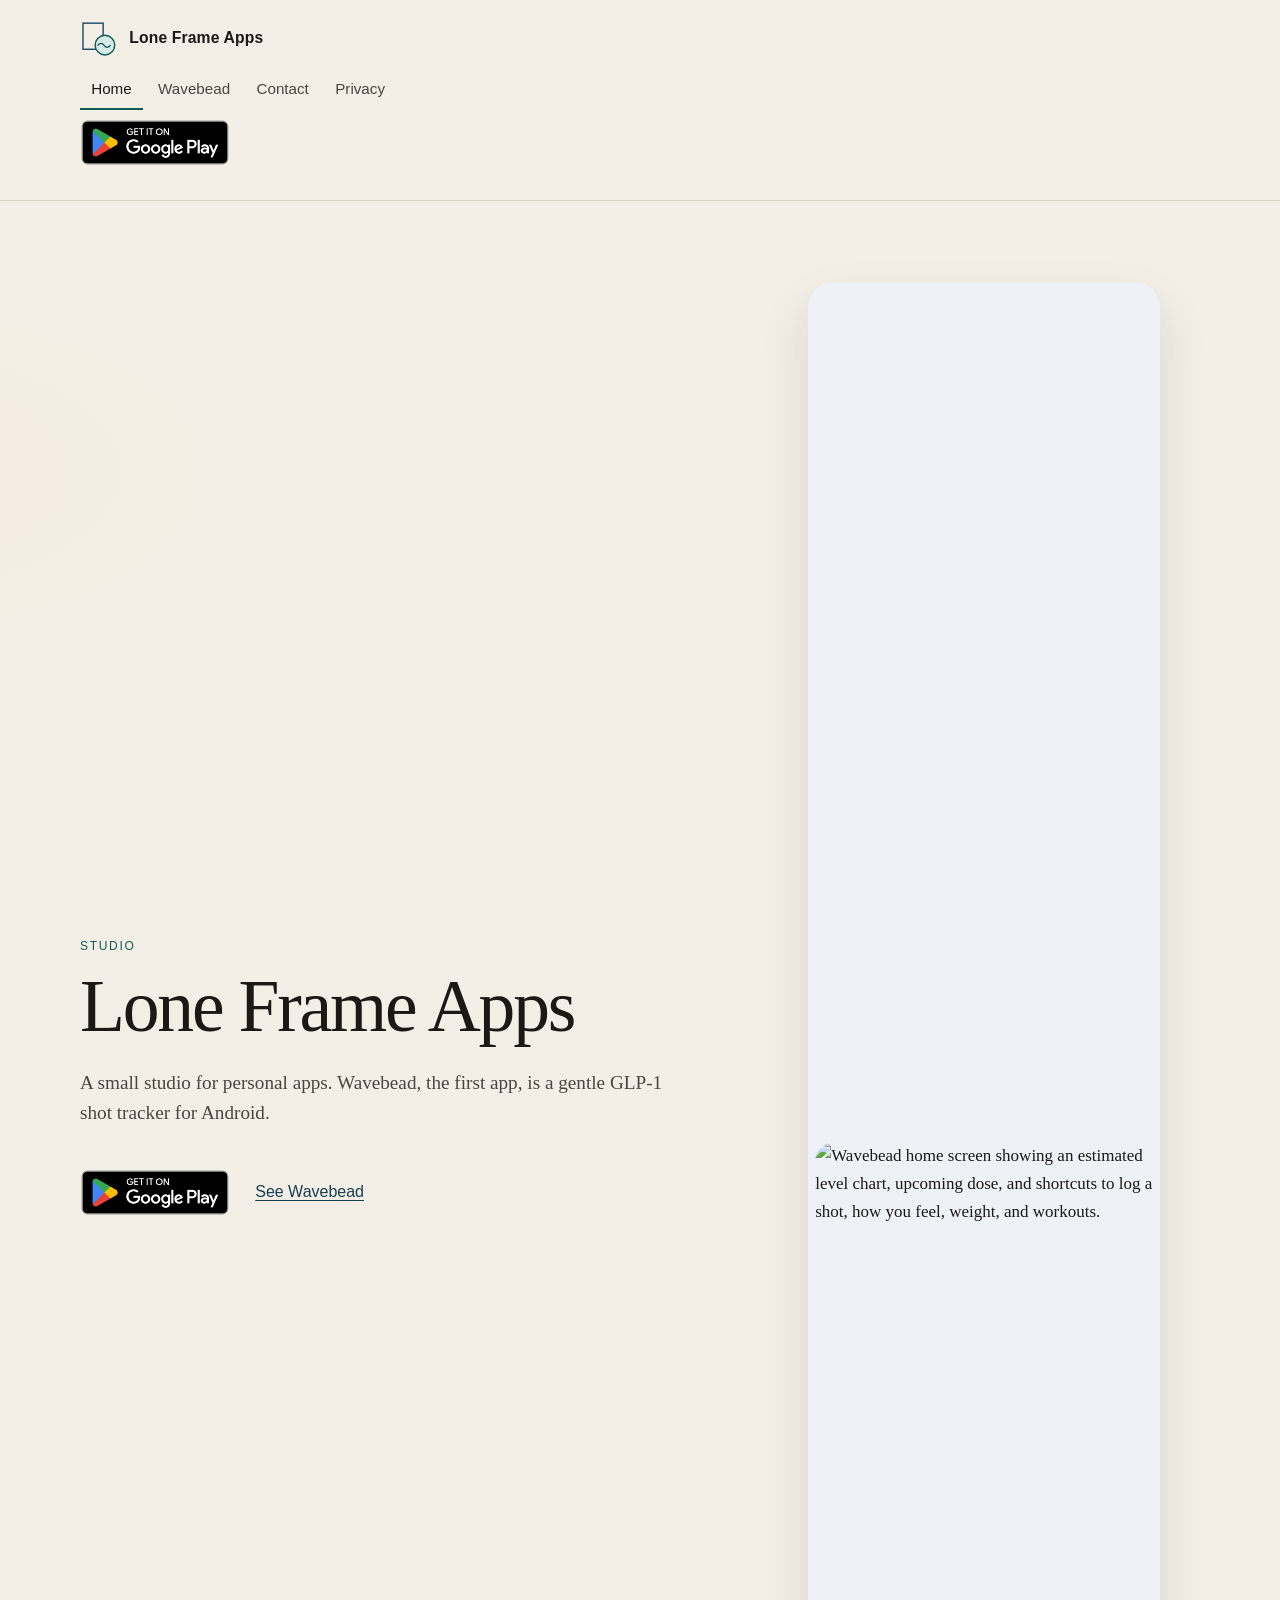
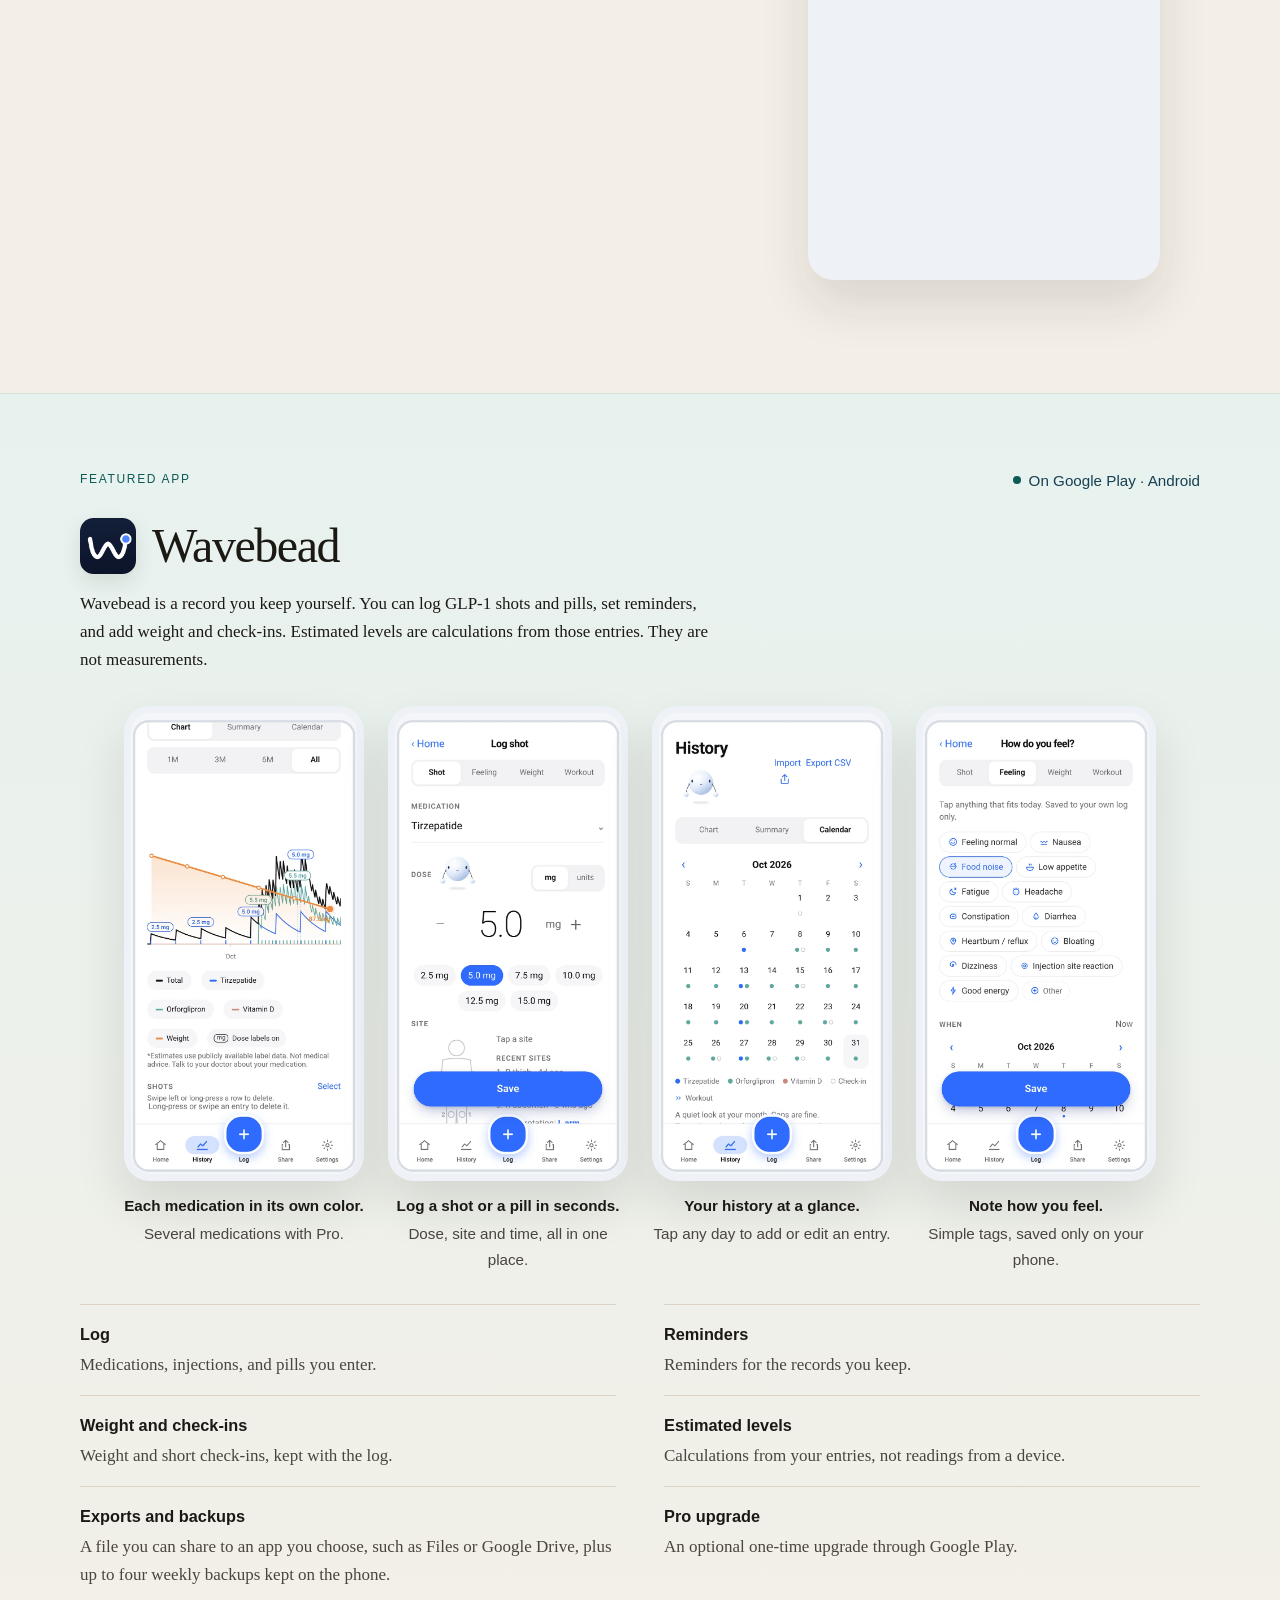
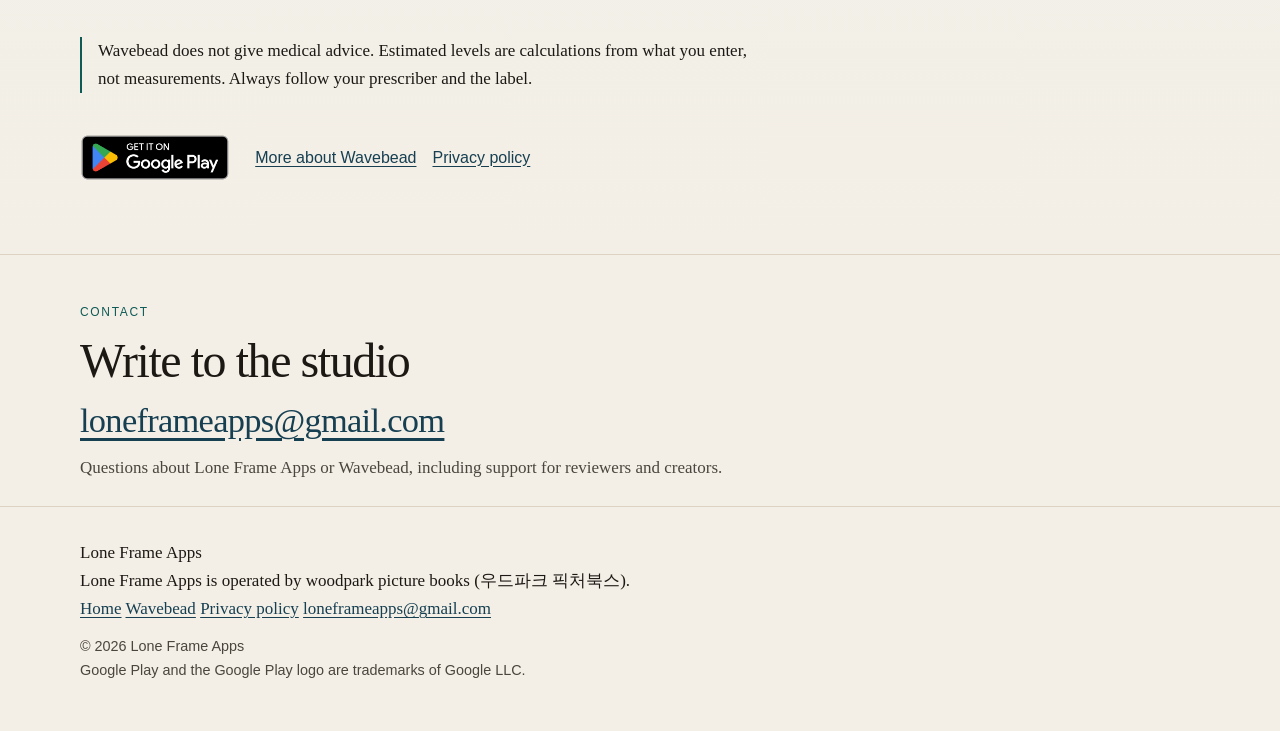
==== index.html @ a611b5f3 "Wavebead page redesign: white theme, header, footer" ====
<!DOCTYPE html>
<html lang="en">
<head>
  <meta charset="utf-8">
  <meta name="viewport" content="width=device-width, initial-scale=1">
  <title>Lone Frame Apps</title>
  <meta name="description" content="Lone Frame Apps is a small studio. Wavebead is a gentle GLP-1 shot tracker for Android, available on Google Play.">
  <meta name="theme-color" content="#ffffff">
  <link rel="icon" href="assets/mark.svg" type="image/svg+xml">
  <link rel="stylesheet" href="styles/site.css">
</head>
<body>
  <a class="skip" href="#content">Skip to content</a>
  <header class="site-header">
    <div class="wrap header-bar">
      <a class="brand" href="index.html">
        <img src="assets/mark.svg" alt="" width="36" height="36">
        Lone Frame Apps
      </a>
      <nav class="nav" aria-label="Primary">
        <a href="index.html" aria-current="page">Home</a>
        <a href="wavebead.html">Wavebead</a>
        <a href="index.html#contact">Contact</a>
        <a href="privacy.html">Privacy</a>
      </nav>
      <a class="play-badge play-badge-nav" href="https://play.google.com/store/apps/details?id=com.loneframeapps.wavebead">
        <img src="assets/google-play-badge.png" alt="Get it on Google Play" width="168" height="65">
      </a>
    </div>
  </header>

  <main id="content">
    <section class="wrap hero">
      <div>
        <p class="kicker">Studio</p>
        <h1>Lone Frame Apps</h1>
        <p class="dek">A small studio for personal apps. Wavebead, the first app, is a gentle GLP-1 shot tracker for Android.</p>
        <div class="hero-actions">
          <a class="play-badge" href="https://play.google.com/store/apps/details?id=com.loneframeapps.wavebead">
            <img src="assets/google-play-badge.png" alt="Get it on Google Play" width="168" height="65">
          </a>
          <a class="text-link" href="wavebead.html">See Wavebead</a>
        </div>
      </div>
      <div class="hero-visual">
        <figure class="phone phone-demo">
          <video class="demo-clip" autoplay muted loop playsinline poster="assets/hero/wavebead-poster.jpg" width="390" height="844">
            <source src="assets/hero/wavebead-demo.webm" type="video/webm">
            <source src="assets/hero/wavebead-demo.mp4" type="video/mp4">
          </video>
          <img class="demo-poster" src="assets/hero/wavebead-poster.jpg" width="390" height="844" alt="Wavebead home screen showing an estimated level chart, upcoming dose, and shortcuts to log a shot, how you feel, weight, and workouts.">
        </figure>
      </div>
    </section>

    <section class="band" id="wavebead" aria-labelledby="wavebead-title">
      <div class="wrap band-inner">
        <div class="feature-head">
          <p class="kicker">Featured app</p>
          <p class="status">On Google Play · Android</p>
        </div>
        <div class="app-lockup">
          <img src="assets/app-icon.png" width="192" height="192" alt="">
          <div>
            <h2 id="wavebead-title">Wavebead</h2>
          </div>
        </div>
        <p class="lede">Wavebead is a record you keep yourself. You can log GLP-1 shots and pills, set reminders, and add weight and check-ins. Estimated levels are calculations from those entries. They are not measurements.</p>
        <ul class="shots">
          <li>
            <figure>
              <div class="phone"><img src="assets/screens/03_multimed.webp" width="800" height="1633" alt="History chart with separate colored lines for each medication and weight."></div>
              <figcaption><strong>Each medication in its own color.</strong> Several medications with Pro.</figcaption>
            </figure>
          </li>
          <li>
            <figure>
              <div class="phone"><img src="assets/screens/02_log.webp" width="800" height="1633" alt="Log shot screen with a 5.0 milligram dose selected and a save button."></div>
              <figcaption><strong>Log a shot or a pill in seconds.</strong> Dose, site and time, all in one place.</figcaption>
            </figure>
          </li>
          <li>
            <figure>
              <div class="phone"><img src="assets/screens/04_calendar.webp" width="800" height="1633" alt="History calendar for October 2026 with colored dots for medications and check-ins."></div>
              <figcaption><strong>Your history at a glance.</strong> Tap any day to add or edit an entry.</figcaption>
            </figure>
          </li>
          <li>
            <figure>
              <div class="phone"><img src="assets/screens/05_feel.webp" width="800" height="1633" alt="How do you feel screen with simple tags such as feeling normal, nausea, and low appetite."></div>
              <figcaption><strong>Note how you feel.</strong> Simple tags, saved only on your phone.</figcaption>
            </figure>
          </li>
        </ul>
        <ul class="points">
          <li>
            <h3>Log</h3>
            <p>Medications, injections, and pills you enter.</p>
          </li>
          <li>
            <h3>Reminders</h3>
            <p>Reminders for the records you keep.</p>
          </li>
          <li>
            <h3>Weight and check-ins</h3>
            <p>Weight and short check-ins, kept with the log.</p>
          </li>
          <li>
            <h3>Estimated levels</h3>
            <p>Calculations from your entries, not readings from a device.</p>
          </li>
          <li>
            <h3>Exports and backups</h3>
            <p>A file you can share to an app you choose, such as Files or Google Drive, plus up to four weekly backups kept on the phone.</p>
          </li>
          <li>
            <h3>Pro upgrade</h3>
            <p>An optional one-time upgrade through Google Play.</p>
          </li>
        </ul>
        <p class="note">Wavebead does not give medical advice. Estimated levels are calculations from what you enter, not measurements. Always follow your prescriber and the label.</p>
        <div class="hero-actions">
          <a class="play-badge" href="https://play.google.com/store/apps/details?id=com.loneframeapps.wavebead">
            <img src="assets/google-play-badge.png" alt="Get it on Google Play" width="168" height="65">
          </a>
          <a class="text-link" href="wavebead.html">More about Wavebead</a>
          <a class="text-link" href="privacy.html">Privacy policy</a>
        </div>
      </div>
    </section>

    <section class="contact" id="contact">
      <div class="wrap">
        <p class="kicker">Contact</p>
        <h2>Write to the studio</h2>
        <p class="email"><a href="mailto:loneframeapps@gmail.com">loneframeapps@gmail.com</a></p>
        <p class="quiet">Questions about Lone Frame Apps or Wavebead, including support for reviewers and creators.</p>
      </div>
    </section>
  </main>

  <footer class="site-footer">
    <div class="wrap footer-grid">
      <div>
        <p class="footer-name">Lone Frame Apps</p>
        <p>Lone Frame Apps is operated by woodpark picture books (<span lang="ko">우드파크 픽처북스</span>).</p>
      </div>
      <nav class="footer-links" aria-label="Footer">
        <a href="index.html">Home</a>
        <a href="wavebead.html">Wavebead</a>
        <a href="privacy.html">Privacy policy</a>
        <a href="mailto:loneframeapps@gmail.com">loneframeapps@gmail.com</a>
      </nav>
      <div class="fine">
        <p>© 2026 Lone Frame Apps</p>
        <p>Google Play and the Google Play logo are trademarks of Google LLC.</p>
      </div>
    </div>
  </footer>
  <script src="scripts/site.js"></script>
</body>
</html>
---- styles/site.css ----
:root {
  color-scheme: light;
  --paper: #f4efe6;
  --paper-2: #fffdf8;
  --ink: #1c1915;
  --muted: #4a453e;
  --line: #ddd3c4;
  --sea: #d5ebe6;
  --sea-deep: #0e5a56;
  --blue: #163f52;
  --focus: #1a4d63;
  --shadow: 0 24px 50px rgba(28, 25, 21, 0.12);
  --space-1: 0.25rem;
  --space-2: 0.5rem;
  --space-3: 0.75rem;
  --space-4: 1rem;
  --space-5: 1.5rem;
  --space-6: 2rem;
  --space-7: 3rem;
  --space-8: 4rem;
  --space-9: 6rem;
  --serif: "Iowan Old Style", Palatino, "Palatino Linotype", "Liberation Serif", Georgia, "Noto Serif CJK KR", serif;
  --sans: "Avenir Next", "Segoe UI", "Liberation Sans", "Noto Sans CJK KR", "Apple SD Gothic Neo", "Malgun Gothic", sans-serif;
}

*,
*::before,
*::after {
  box-sizing: border-box;
}

html {
  scroll-behavior: smooth;
}

body {
  margin: 0;
  background:
    radial-gradient(900px 420px at 100% -8%, rgba(213, 235, 230, 0.95), transparent 58%),
    radial-gradient(700px 340px at -10% 12%, rgba(244, 230, 212, 0.55), transparent 50%),
    var(--paper);
  color: var(--ink);
  font-family: var(--serif);
  font-size: 1.0625rem;
  line-height: 1.65;
}

::selection {
  background: #c5e4de;
  color: #14221f;
}

:focus-visible {
  outline: 2px solid var(--focus);
  outline-offset: 3px;
}

img {
  display: block;
  max-width: 100%;
  height: auto;
}

a {
  color: var(--blue);
  text-underline-offset: 0.18em;
}

a:hover {
  color: var(--sea-deep);
}

.skip {
  position: absolute;
  left: 1rem;
  top: 0.5rem;
  transform: translateY(-160%);
  background: var(--paper-2);
  color: var(--ink);
  padding: 0.5rem 0.75rem;
  z-index: 5;
}

.skip:focus {
  transform: none;
}

.wrap {
  width: min(1120px, calc(100% - 2rem));
  margin-inline: auto;
}

.site-header {
  display: flex;
  justify-content: space-between;
  align-items: center;
  gap: var(--space-4) var(--space-5);
  padding: var(--space-4) 0;
  border-bottom: 1px solid var(--line);
  flex-wrap: wrap;
}

.brand {
  display: inline-flex;
  align-items: center;
  gap: 0.7rem;
  min-height: 2.75rem;
  color: var(--ink);
  text-decoration: none;
  font-family: var(--sans);
  font-size: 0.98rem;
  font-weight: 600;
  letter-spacing: 0.01em;
}

.brand img {
  width: 2.375rem;
  height: 2.375rem;
}

.nav {
  display: flex;
  flex-wrap: wrap;
  align-items: center;
  gap: 0.15rem 0.25rem;
  font-family: var(--sans);
  font-size: 0.95rem;
}

.nav a {
  display: inline-flex;
  align-items: center;
  min-height: 2.75rem;
  padding: 0 0.7rem;
  text-decoration: none;
  color: var(--muted);
}

.nav a:hover,
.nav a[aria-current="page"] {
  color: var(--ink);
}

.nav a[aria-current="page"] {
  box-shadow: inset 0 -2px 0 var(--sea-deep);
}

.hero {
  display: grid;
  grid-template-columns: 1fr;
  gap: var(--space-6);
  align-items: center;
  padding: var(--space-7) 0 var(--space-8);
}

.kicker {
  margin: 0 0 var(--space-3);
  font-family: var(--sans);
  font-size: 0.75rem;
  letter-spacing: 0.14em;
  text-transform: uppercase;
  color: var(--sea-deep);
}

h1,
h2,
h3,
p {
  text-wrap: pretty;
}

h1 {
  margin: 0;
  font-size: clamp(2.4rem, 7vw, 4.6rem);
  font-weight: 400;
  line-height: 1.02;
  letter-spacing: -0.03em;
}

.dek {
  max-width: 38rem;
  margin: var(--space-5) 0 0;
  font-size: 1.2rem;
  line-height: 1.55;
  color: var(--muted);
}

.hero-actions {
  display: flex;
  flex-wrap: wrap;
  align-items: center;
  gap: var(--space-4);
  margin-top: var(--space-6);
}

.play-badge {
  display: inline-flex;
  align-items: center;
  min-height: 3rem;
  margin-left: -0.55rem;
}

.play-badge img {
  width: 10.5rem;
  height: auto;
}

.text-link {
  font-family: var(--sans);
  font-size: 1rem;
  min-height: 2.75rem;
  display: inline-flex;
  align-items: center;
}

.hero-visual {
  display: grid;
  justify-items: center;
}

.phone {
  width: min(20rem, 74vw);
  background: #eef2f6;
  border-radius: 1.6rem;
  padding: 0.45rem;
  box-shadow: var(--shadow);
}

.phone img {
  width: 100%;
  border-radius: 1.25rem;
}

.hero-visual .phone {
  width: min(22rem, 78vw);
}

.emblem {
  width: min(14rem, 70%);
}

.band {
  background: linear-gradient(180deg, #e7f2ef 0%, rgba(244, 239, 230, 0.35) 100%);
  border-top: 1px solid #d5e4df;
  border-bottom: 1px solid var(--line);
}

.band-inner,
.section {
  padding: var(--space-7) 0;
}

.feature-head {
  display: flex;
  flex-wrap: wrap;
  justify-content: space-between;
  align-items: flex-end;
  gap: var(--space-3) var(--space-5);
  margin-bottom: var(--space-2);
}

.status {
  display: inline-flex;
  align-items: center;
  gap: 0.5rem;
  margin: 0;
  font-family: var(--sans);
  font-size: 0.95rem;
  color: var(--blue);
  min-height: 2.75rem;
}

.status::before {
  content: "";
  width: 0.5rem;
  height: 0.5rem;
  border-radius: 50%;
  background: var(--sea-deep);
}

.app-lockup {
  display: flex;
  align-items: center;
  gap: var(--space-4);
  margin: var(--space-4) 0 0;
}

.app-lockup img {
  width: 3.5rem;
  height: 3.5rem;
  border-radius: 0.85rem;
  box-shadow: 0 8px 20px rgba(28, 25, 21, 0.1);
}

h2 {
  margin: 0;
  font-size: clamp(1.9rem, 4vw, 3rem);
  font-weight: 400;
  letter-spacing: -0.03em;
  line-height: 1.08;
}

.lede {
  max-width: 40rem;
  margin: var(--space-4) 0 0;
  color: var(--ink);
}

.shots {
  list-style: none;
  margin: var(--space-6) 0 0;
  padding: 0;
  display: grid;
  grid-template-columns: repeat(2, minmax(0, 1fr));
  justify-items: center;
  gap: var(--space-5) var(--space-4);
}

.shots > li {
  width: 100%;
  max-width: 15rem;
}

.shots > li:last-child:nth-child(odd) {
  grid-column: 1 / -1;
  width: calc((100% - var(--space-4)) / 2);
  max-width: 15rem;
}

.shots figure {
  margin: 0;
  width: 100%;
}

.shots .phone {
  width: 100%;
  margin-inline: auto;
}

.shots figcaption {
  margin-top: var(--space-3);
  font-family: var(--sans);
  font-size: 0.95rem;
  color: var(--muted);
  text-align: center;
}

.shots figcaption strong {
  display: block;
  color: var(--ink);
  font-weight: 600;
  margin-bottom: 0.2rem;
}

.points {
  list-style: none;
  margin: var(--space-6) 0 0;
  padding: 0;
  display: grid;
  grid-template-columns: 1fr;
  gap: 0;
}

.points li {
  padding: 1rem 0;
  border-top: 1px solid var(--line);
}

.points h3 {
  margin: 0 0 0.2rem;
  font-family: var(--sans);
  font-size: 1.02rem;
  font-weight: 650;
}

.points p {
  margin: 0;
  color: var(--muted);
}

.note {
  max-width: 42rem;
  margin: var(--space-6) 0 0;
  padding-left: 1rem;
  border-left: 2px solid var(--sea-deep);
}

.contact {
  padding: var(--space-7) 0 var(--space-5);
}

.email {
  display: inline-block;
  margin: var(--space-3) 0 0;
  font-size: clamp(1.35rem, 3.4vw, 2.15rem);
  letter-spacing: -0.02em;
  line-height: 1.25;
  overflow-wrap: anywhere;
}

.quiet {
  margin: var(--space-3) 0 0;
  color: var(--muted);
}

.site-footer {
  padding: var(--space-6) 0 var(--space-7);
  border-top: 1px solid var(--line);
}

.site-footer p {
  margin: 0;
  max-width: 42rem;
}

.fine {
  margin-top: var(--space-3);
  color: var(--muted);
  font-family: var(--sans);
  font-size: 0.9rem;
}

.fine a + a {
  margin-left: 0.85rem;
}

.prose {
  padding: var(--space-7) 0 var(--space-8);
}

.prose-inner {
  max-width: 40.5rem;
}

.prose h1 {
  font-size: clamp(2.2rem, 6vw, 3.4rem);
  margin-bottom: var(--space-3);
}

.meta {
  margin: 0 0 var(--space-3);
  color: var(--muted);
  font-family: var(--sans);
  font-size: 0.95rem;
}

.prose h2 {
  margin-top: var(--space-6);
  font-size: 1.5rem;
  letter-spacing: -0.02em;
}

.prose p,
.prose li {
  font-size: 1.0625rem;
}

.prose ul {
  margin: 0.4rem 0 0;
  padding-left: 1.15rem;
}

.prose li + li {
  margin-top: 0.35rem;
}

code {
  font-family: "Liberation Mono", "Segoe UI Mono", ui-monospace, monospace;
  font-size: 0.92em;
  overflow-wrap: anywhere;
}

.split {
  display: grid;
  grid-template-columns: 1fr;
  gap: var(--space-6);
  align-items: start;
}

@media (min-width: 720px) {
  .wrap {
    width: min(1120px, calc(100% - 4rem));
  }

  .hero {
    grid-template-columns: minmax(0, 1.15fr) minmax(220px, 0.85fr);
    gap: var(--space-8);
    padding: var(--space-8) 0 var(--space-9);
  }

  .hero-visual {
    justify-items: end;
  }

  .points {
    grid-template-columns: 1fr 1fr;
    column-gap: var(--space-7);
  }

  .shots {
    display: flex;
    flex-wrap: wrap;
    justify-content: center;
    align-items: flex-start;
    gap: var(--space-6) var(--space-5);
  }

  .shots > li,
  .shots > li:last-child:nth-child(odd) {
    flex: 0 0 15rem;
    width: 15rem;
    max-width: 15rem;
    grid-column: auto;
  }

  .band-inner,
  .section {
    padding: var(--space-8) 0;
  }
}

@media (max-width: 420px) {
  .site-header {
    align-items: flex-start;
  }
}

@media (prefers-reduced-motion: reduce) {
  html {
    scroll-behavior: auto;
  }
}
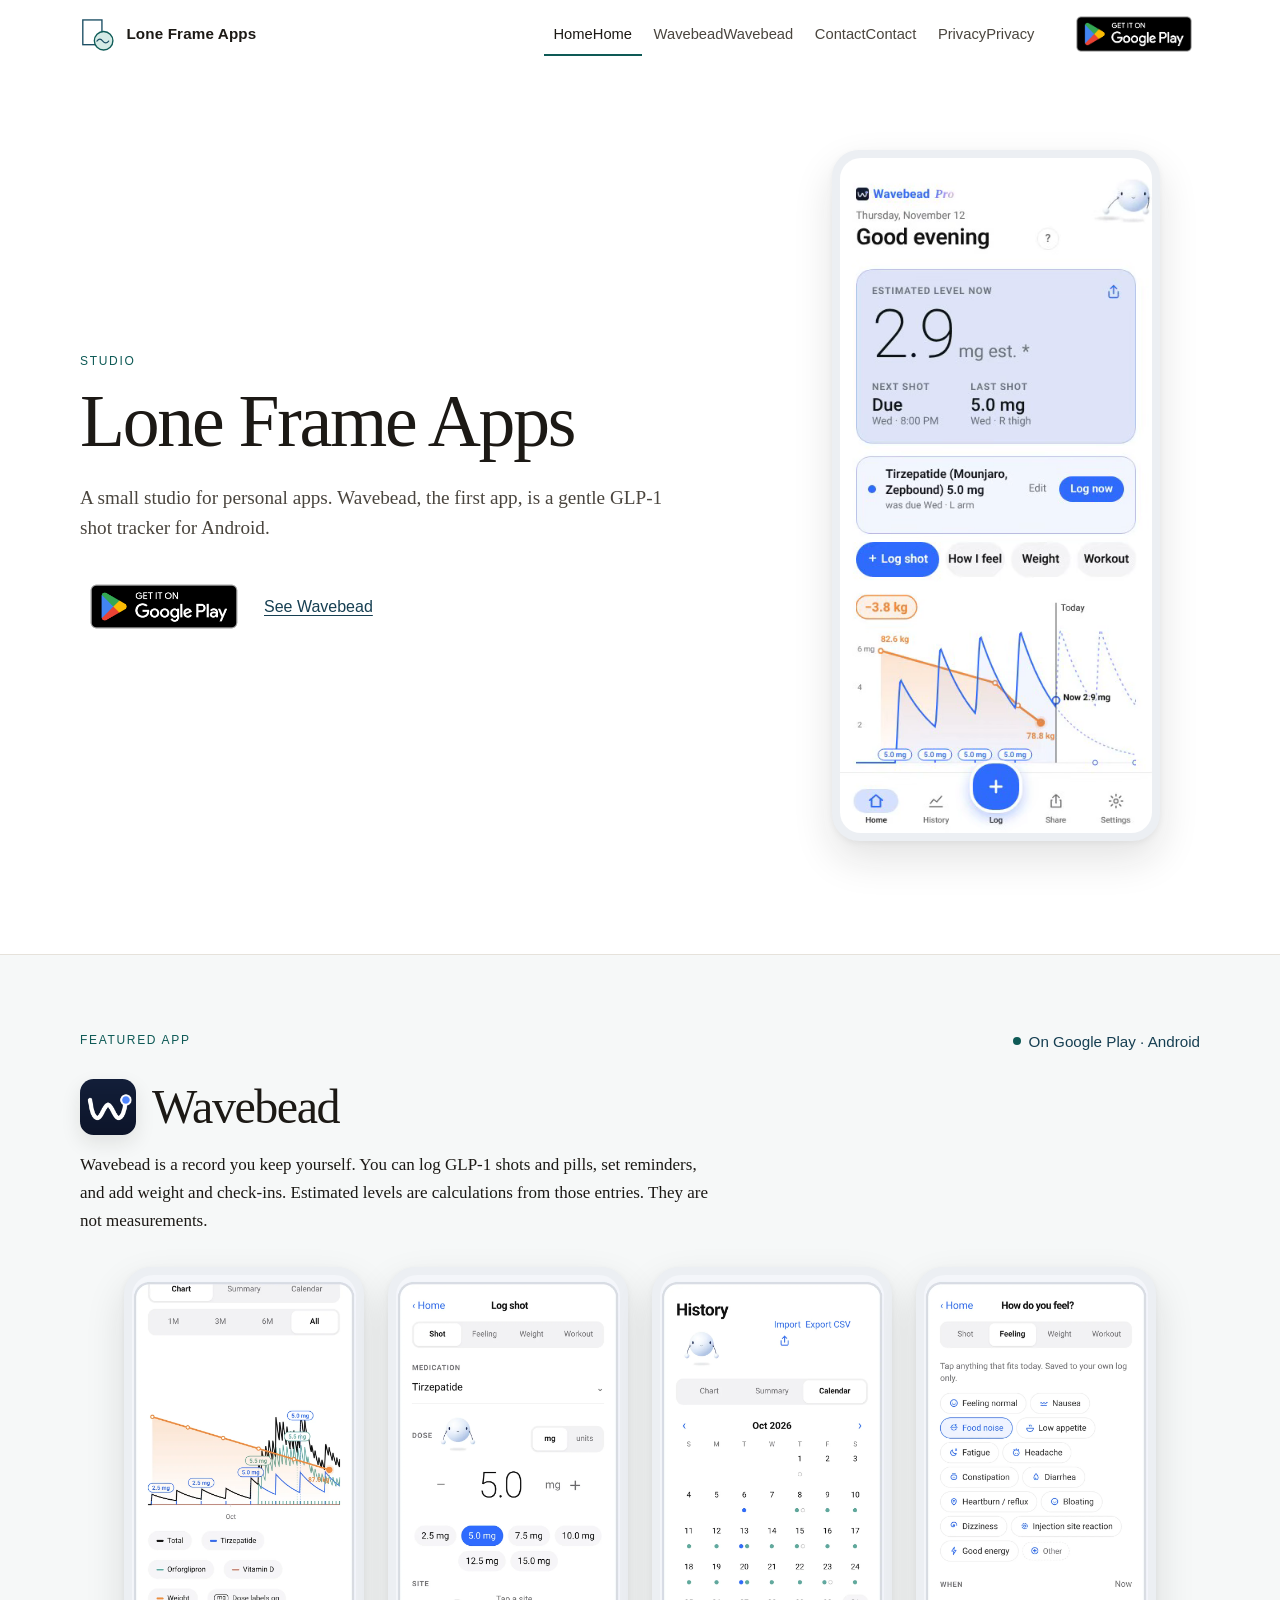
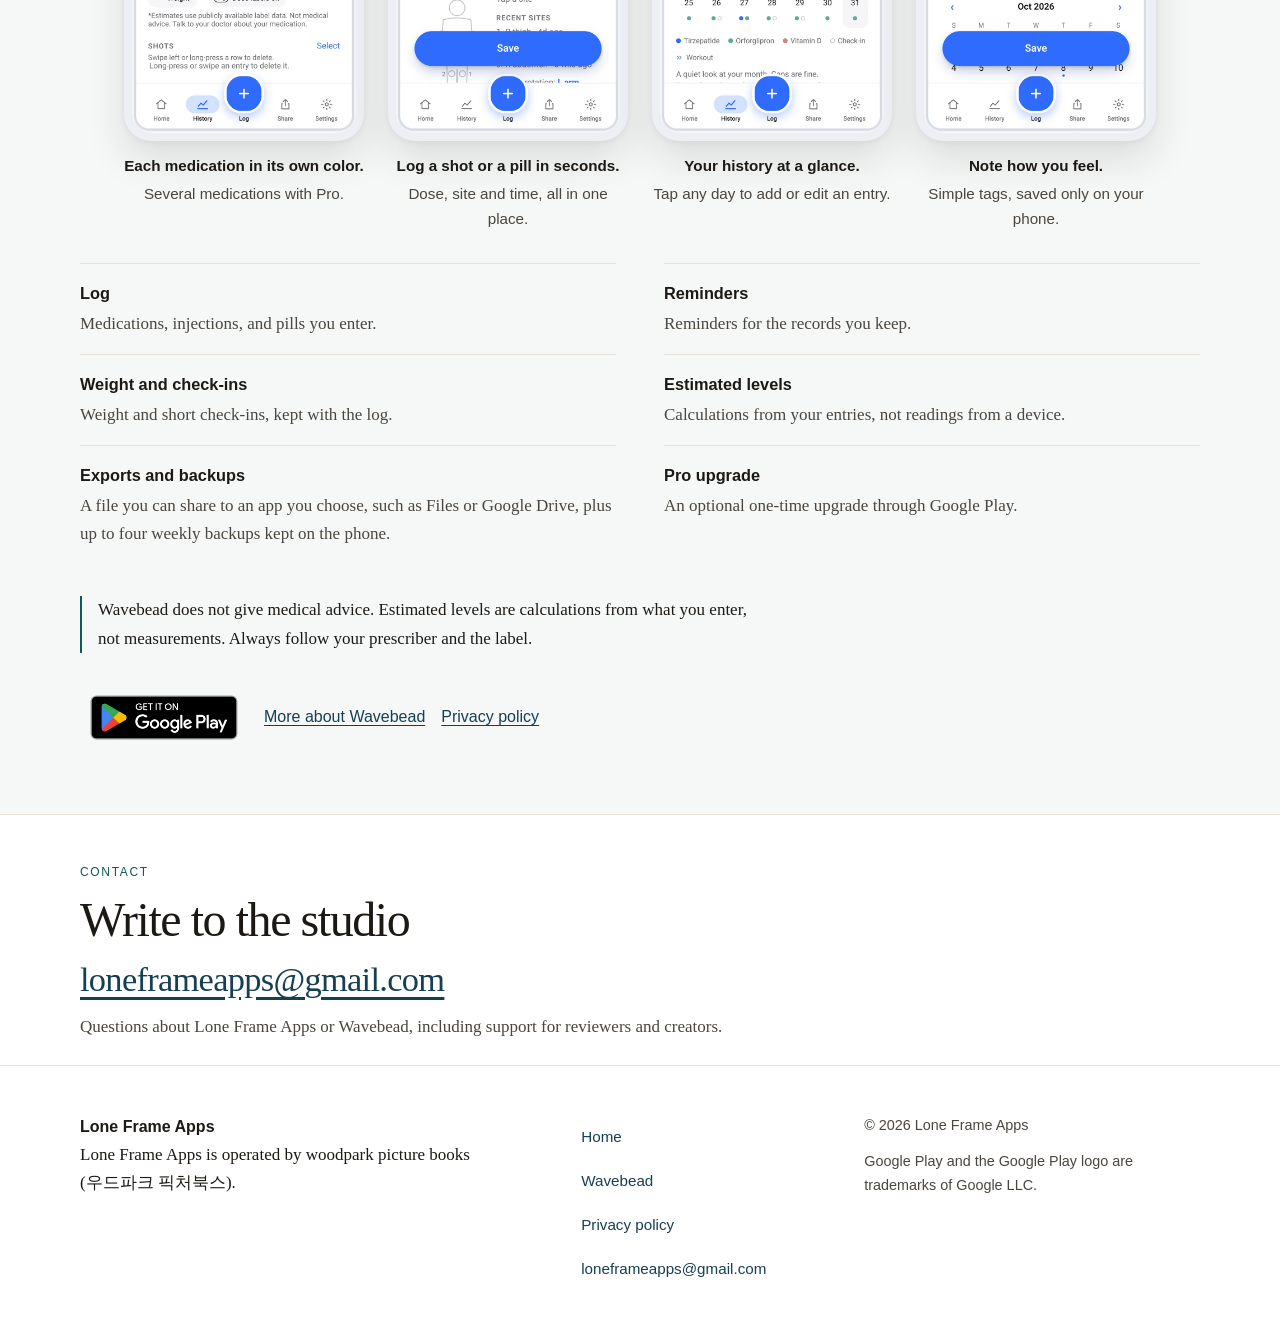
==== commit d3cce9c7: "Add subtle tilt and nav roll motion" ====
--- a/index.html
+++ b/index.html
@@ -8,6 +8,7 @@
   <meta name="theme-color" content="#ffffff">
   <link rel="icon" href="assets/mark.svg" type="image/svg+xml">
   <link rel="stylesheet" href="styles/site.css">
+  <link rel="stylesheet" href="styles/motion.css">
 </head>
 <body>
   <a class="skip" href="#content">Skip to content</a>
@@ -18,10 +19,10 @@
         Lone Frame Apps
       </a>
       <nav class="nav" aria-label="Primary">
-        <a href="index.html" aria-current="page">Home</a>
-        <a href="wavebead.html">Wavebead</a>
-        <a href="index.html#contact">Contact</a>
-        <a href="privacy.html">Privacy</a>
+        <a href="index.html" aria-current="page"><span class="roll-text"><span class="roll-track"><span class="roll-face">Home</span><span class="roll-face" aria-hidden="true">Home</span></span></span></a>
+        <a href="wavebead.html"><span class="roll-text"><span class="roll-track"><span class="roll-face">Wavebead</span><span class="roll-face" aria-hidden="true">Wavebead</span></span></span></a>
+        <a href="index.html#contact"><span class="roll-text"><span class="roll-track"><span class="roll-face">Contact</span><span class="roll-face" aria-hidden="true">Contact</span></span></span></a>
+        <a href="privacy.html"><span class="roll-text"><span class="roll-track"><span class="roll-face">Privacy</span><span class="roll-face" aria-hidden="true">Privacy</span></span></span></a>
       </nav>
       <a class="play-badge play-badge-nav" href="https://play.google.com/store/apps/details?id=com.loneframeapps.wavebead">
         <img src="assets/google-play-badge.png" alt="Get it on Google Play" width="168" height="65">
@@ -43,12 +44,13 @@
         </div>
       </div>
       <div class="hero-visual">
-        <figure class="phone phone-demo">
+        <figure class="phone phone-demo tilt-card">
           <video class="demo-clip" autoplay muted loop playsinline poster="assets/hero/wavebead-poster.jpg" width="390" height="844">
             <source src="assets/hero/wavebead-demo.webm" type="video/webm">
             <source src="assets/hero/wavebead-demo.mp4" type="video/mp4">
           </video>
           <img class="demo-poster" src="assets/hero/wavebead-poster.jpg" width="390" height="844" alt="Wavebead home screen showing an estimated level chart, upcoming dose, and shortcuts to log a shot, how you feel, weight, and workouts.">
+          <span class="tilt-sheen" aria-hidden="true"></span>
         </figure>
       </div>
     </section>
@@ -158,5 +160,6 @@
     </div>
   </footer>
   <script src="scripts/site.js"></script>
+  <script src="scripts/motion.js"></script>
 </body>
 </html>
--- a/styles/site.css
+++ b/styles/site.css
@@ -1,15 +1,15 @@
 :root {
   color-scheme: light;
-  --paper: #f4efe6;
-  --paper-2: #fffdf8;
+  --paper: #ffffff;
+  --paper-2: #ffffff;
   --ink: #1c1915;
   --muted: #4a453e;
-  --line: #ddd3c4;
+  --line: #e6e2db;
   --sea: #d5ebe6;
   --sea-deep: #0e5a56;
   --blue: #163f52;
   --focus: #1a4d63;
-  --shadow: 0 24px 50px rgba(28, 25, 21, 0.12);
+  --shadow: 0 18px 40px rgba(28, 25, 21, 0.12);
   --space-1: 0.25rem;
   --space-2: 0.5rem;
   --space-3: 0.75rem;
@@ -35,10 +35,7 @@
 
 body {
   margin: 0;
-  background:
-    radial-gradient(900px 420px at 100% -8%, rgba(213, 235, 230, 0.95), transparent 58%),
-    radial-gradient(700px 340px at -10% 12%, rgba(244, 230, 212, 0.55), transparent 50%),
-    var(--paper);
+  background: var(--paper);
   color: var(--ink);
   font-family: var(--serif);
   font-size: 1.0625rem;
@@ -55,7 +52,8 @@
   outline-offset: 3px;
 }
 
-img {
+img,
+video {
   display: block;
   max-width: 100%;
   height: auto;
@@ -78,60 +76,89 @@
   background: var(--paper-2);
   color: var(--ink);
   padding: 0.5rem 0.75rem;
-  z-index: 5;
+  z-index: 30;
 }
 
 .skip:focus {
   transform: none;
 }
 
+.sr-only {
+  position: absolute;
+  width: 1px;
+  height: 1px;
+  padding: 0;
+  margin: -1px;
+  overflow: hidden;
+  clip: rect(0, 0, 0, 0);
+  white-space: nowrap;
+  border: 0;
+}
+
 .wrap {
   width: min(1120px, calc(100% - 2rem));
+  max-width: 100%;
   margin-inline: auto;
 }
 
+/* --- Header --- */
+
 .site-header {
+  position: sticky;
+  top: 0;
+  z-index: 20;
+  background: var(--paper);
+  border-bottom: 1px solid transparent;
+  transition: border-color 0.2s ease, box-shadow 0.2s ease;
+}
+
+.site-header.is-stuck {
+  border-bottom-color: var(--line);
+  box-shadow: 0 1px 0 rgba(28, 25, 21, 0.04), 0 8px 20px rgba(28, 25, 21, 0.06);
+}
+
+.header-bar {
   display: flex;
+  flex-wrap: wrap;
   justify-content: space-between;
   align-items: center;
-  gap: var(--space-4) var(--space-5);
-  padding: var(--space-4) 0;
-  border-bottom: 1px solid var(--line);
-  flex-wrap: wrap;
+  gap: var(--space-2) var(--space-4);
+  min-height: 4rem;
+  padding: 0.35rem 0;
 }
 
 .brand {
   display: inline-flex;
   align-items: center;
-  gap: 0.7rem;
+  gap: 0.65rem;
   min-height: 2.75rem;
   color: var(--ink);
   text-decoration: none;
   font-family: var(--sans);
-  font-size: 0.98rem;
+  font-size: 0.95rem;
   font-weight: 600;
   letter-spacing: 0.01em;
 }
 
 .brand img {
-  width: 2.375rem;
-  height: 2.375rem;
+  width: 2.25rem;
+  height: 2.25rem;
 }
 
 .nav {
   display: flex;
   flex-wrap: wrap;
   align-items: center;
-  gap: 0.15rem 0.25rem;
-  font-family: var(--sans);
-  font-size: 0.95rem;
+  gap: 0.1rem 0.15rem;
+  font-family: var(--sans);
+  font-size: 0.92rem;
 }
 
 .nav a {
   display: inline-flex;
   align-items: center;
   min-height: 2.75rem;
-  padding: 0 0.7rem;
+  padding: 0 0.6rem;
   text-decoration: none;
   color: var(--muted);
 }
@@ -145,12 +172,42 @@
   box-shadow: inset 0 -2px 0 var(--sea-deep);
 }
 
+.play-badge {
+  display: inline-flex;
+  align-items: center;
+  justify-content: center;
+  min-height: 3rem;
+}
+
+.play-badge img {
+  width: 10.5rem;
+  height: auto;
+}
+
+.play-badge-nav {
+  min-height: 3rem;
+  min-width: 3rem;
+  padding: 0;
+  flex: 0 0 auto;
+}
+
+.play-badge-nav img {
+  width: 8.25rem;
+  height: auto;
+}
+
+/* --- Hero --- */
+
 .hero {
   display: grid;
-  grid-template-columns: 1fr;
+  grid-template-columns: minmax(0, 1fr);
   gap: var(--space-6);
   align-items: center;
   padding: var(--space-7) 0 var(--space-8);
+}
+
+.hero > * {
+  min-width: 0;
 }
 
 .kicker {
@@ -177,6 +234,39 @@
   letter-spacing: -0.03em;
 }
 
+.hero .product-name {
+  font-size: clamp(2rem, 5.5vw, 3.25rem);
+}
+
+.hero-line {
+  margin: var(--space-4) 0 0;
+  font-size: clamp(1.7rem, 5vw, 2.85rem);
+  font-weight: 400;
+  line-height: 1.15;
+  letter-spacing: -0.03em;
+  color: var(--ink);
+}
+
+.flip {
+  display: inline-grid;
+  justify-items: start;
+  align-items: baseline;
+  vertical-align: baseline;
+}
+
+.flip [data-word] {
+  grid-area: 1 / 1;
+  opacity: 0;
+  transform: translateY(0.28em);
+  transition: opacity 0.45s ease, transform 0.45s ease;
+  color: var(--sea-deep);
+}
+
+.flip [data-word].is-on {
+  opacity: 1;
+  transform: none;
+}
+
 .dek {
   max-width: 38rem;
   margin: var(--space-5) 0 0;
@@ -193,18 +283,6 @@
   margin-top: var(--space-6);
 }
 
-.play-badge {
-  display: inline-flex;
-  align-items: center;
-  min-height: 3rem;
-  margin-left: -0.55rem;
-}
-
-.play-badge img {
-  width: 10.5rem;
-  height: auto;
-}
-
 .text-link {
   font-family: var(--sans);
   font-size: 1rem;
@@ -220,28 +298,46 @@
 
 .phone {
   width: min(20rem, 74vw);
-  background: #eef2f6;
-  border-radius: 1.6rem;
-  padding: 0.45rem;
-  box-shadow: var(--shadow);
-}
-
-.phone img {
+  background: #eceff3;
+  border-radius: 1.7rem;
+  padding: 0.5rem;
+  box-shadow: var(--shadow), 0 2px 6px rgba(28, 25, 21, 0.05);
+}
+
+.phone img,
+.phone video {
   width: 100%;
-  border-radius: 1.25rem;
+  border-radius: 1.3rem;
+  background: #fff;
 }
 
 .hero-visual .phone {
-  width: min(22rem, 78vw);
+  width: min(20.5rem, 78vw);
+}
+
+.phone-demo {
+  position: relative;
+}
+
+.demo-clip,
+.demo-poster {
+  aspect-ratio: 390 / 844;
+  object-fit: cover;
+}
+
+.demo-poster {
+  display: none;
 }
 
 .emblem {
   width: min(14rem, 70%);
 }
 
+/* --- Sections --- */
+
 .band {
-  background: linear-gradient(180deg, #e7f2ef 0%, rgba(244, 239, 230, 0.35) 100%);
-  border-top: 1px solid #d5e4df;
+  background: #f6f8f8;
+  border-top: 1px solid var(--line);
   border-bottom: 1px solid var(--line);
 }
 
@@ -403,9 +499,56 @@
   color: var(--muted);
 }
 
+/* --- CTA band --- */
+
+.cta-band {
+  background: #f3f7f6;
+  border-top: 1px solid var(--line);
+  padding: var(--space-7) 0;
+  text-align: center;
+}
+
+.cta-band h2 {
+  font-size: clamp(1.7rem, 3.6vw, 2.4rem);
+}
+
+.cta-band .lede {
+  margin-left: auto;
+  margin-right: auto;
+  color: var(--muted);
+}
+
+.cta-band .hero-actions {
+  justify-content: center;
+  margin-top: var(--space-5);
+}
+
+.cta-band .platform {
+  margin: var(--space-3) 0 0;
+  font-family: var(--sans);
+  font-size: 0.95rem;
+  color: var(--muted);
+}
+
+/* --- Footer --- */
+
 .site-footer {
-  padding: var(--space-6) 0 var(--space-7);
+  padding: var(--space-7) 0;
   border-top: 1px solid var(--line);
+  background: var(--paper);
+}
+
+.footer-grid {
+  display: grid;
+  grid-template-columns: 1fr;
+  gap: var(--space-6);
+}
+
+.footer-name {
+  margin: 0 0 var(--space-3);
+  font-family: var(--sans);
+  font-size: 1rem;
+  font-weight: 650;
 }
 
 .site-footer p {
@@ -413,16 +556,47 @@
   max-width: 42rem;
 }
 
+[lang="ko"] {
+  word-break: keep-all;
+  line-break: strict;
+}
+
+.footer-links {
+  display: flex;
+  flex-direction: column;
+  align-items: flex-start;
+  font-family: var(--sans);
+  font-size: 0.95rem;
+}
+
+.footer-links a {
+  display: inline-flex;
+  align-items: center;
+  min-height: 2.75rem;
+  text-decoration: none;
+  color: var(--blue);
+}
+
+.footer-links a:hover {
+  color: var(--sea-deep);
+  text-decoration: underline;
+}
+
 .fine {
+  color: var(--muted);
+  font-family: var(--sans);
+  font-size: 0.9rem;
+}
+
+.fine p + p {
   margin-top: var(--space-3);
-  color: var(--muted);
-  font-family: var(--sans);
-  font-size: 0.9rem;
 }
 
 .fine a + a {
   margin-left: 0.85rem;
 }
+
+/* --- Privacy prose --- */
 
 .prose {
   padding: var(--space-7) 0 var(--space-8);
@@ -482,8 +656,18 @@
     width: min(1120px, calc(100% - 4rem));
   }
 
+  .header-bar {
+    flex-wrap: nowrap;
+    min-height: 4.25rem;
+  }
+
+  .nav {
+    margin-left: auto;
+    margin-right: var(--space-2);
+  }
+
   .hero {
-    grid-template-columns: minmax(0, 1.15fr) minmax(220px, 0.85fr);
+    grid-template-columns: minmax(0, 1.15fr) minmax(0, 0.85fr);
     gap: var(--space-8);
     padding: var(--space-8) 0 var(--space-9);
   }
@@ -514,14 +698,42 @@
   }
 
   .band-inner,
-  .section {
+  .section,
+  .cta-band {
     padding: var(--space-8) 0;
   }
-}
-
-@media (max-width: 420px) {
-  .site-header {
-    align-items: flex-start;
+
+  .footer-grid {
+    grid-template-columns: minmax(0, 1.35fr) minmax(0, 0.7fr) minmax(0, 1fr);
+    gap: var(--space-7);
+    align-items: start;
+  }
+}
+
+@media (max-width: 719px) {
+  .header-bar {
+    display: grid;
+    grid-template-columns: 1fr auto;
+    column-gap: var(--space-3);
+    row-gap: 0;
+    align-items: center;
+  }
+
+  .brand {
+    grid-column: 1;
+    grid-row: 1;
+  }
+
+  .play-badge-nav {
+    grid-column: 2;
+    grid-row: 1;
+    justify-self: end;
+  }
+
+  .nav {
+    grid-column: 1 / -1;
+    grid-row: 2;
+    justify-content: flex-start;
   }
 }
 
@@ -529,4 +741,16 @@
   html {
     scroll-behavior: auto;
   }
-}
+
+  .flip [data-word] {
+    transition: none;
+  }
+
+  .demo-clip {
+    display: none;
+  }
+
+  .phone-demo .demo-poster {
+    display: block;
+  }
+}
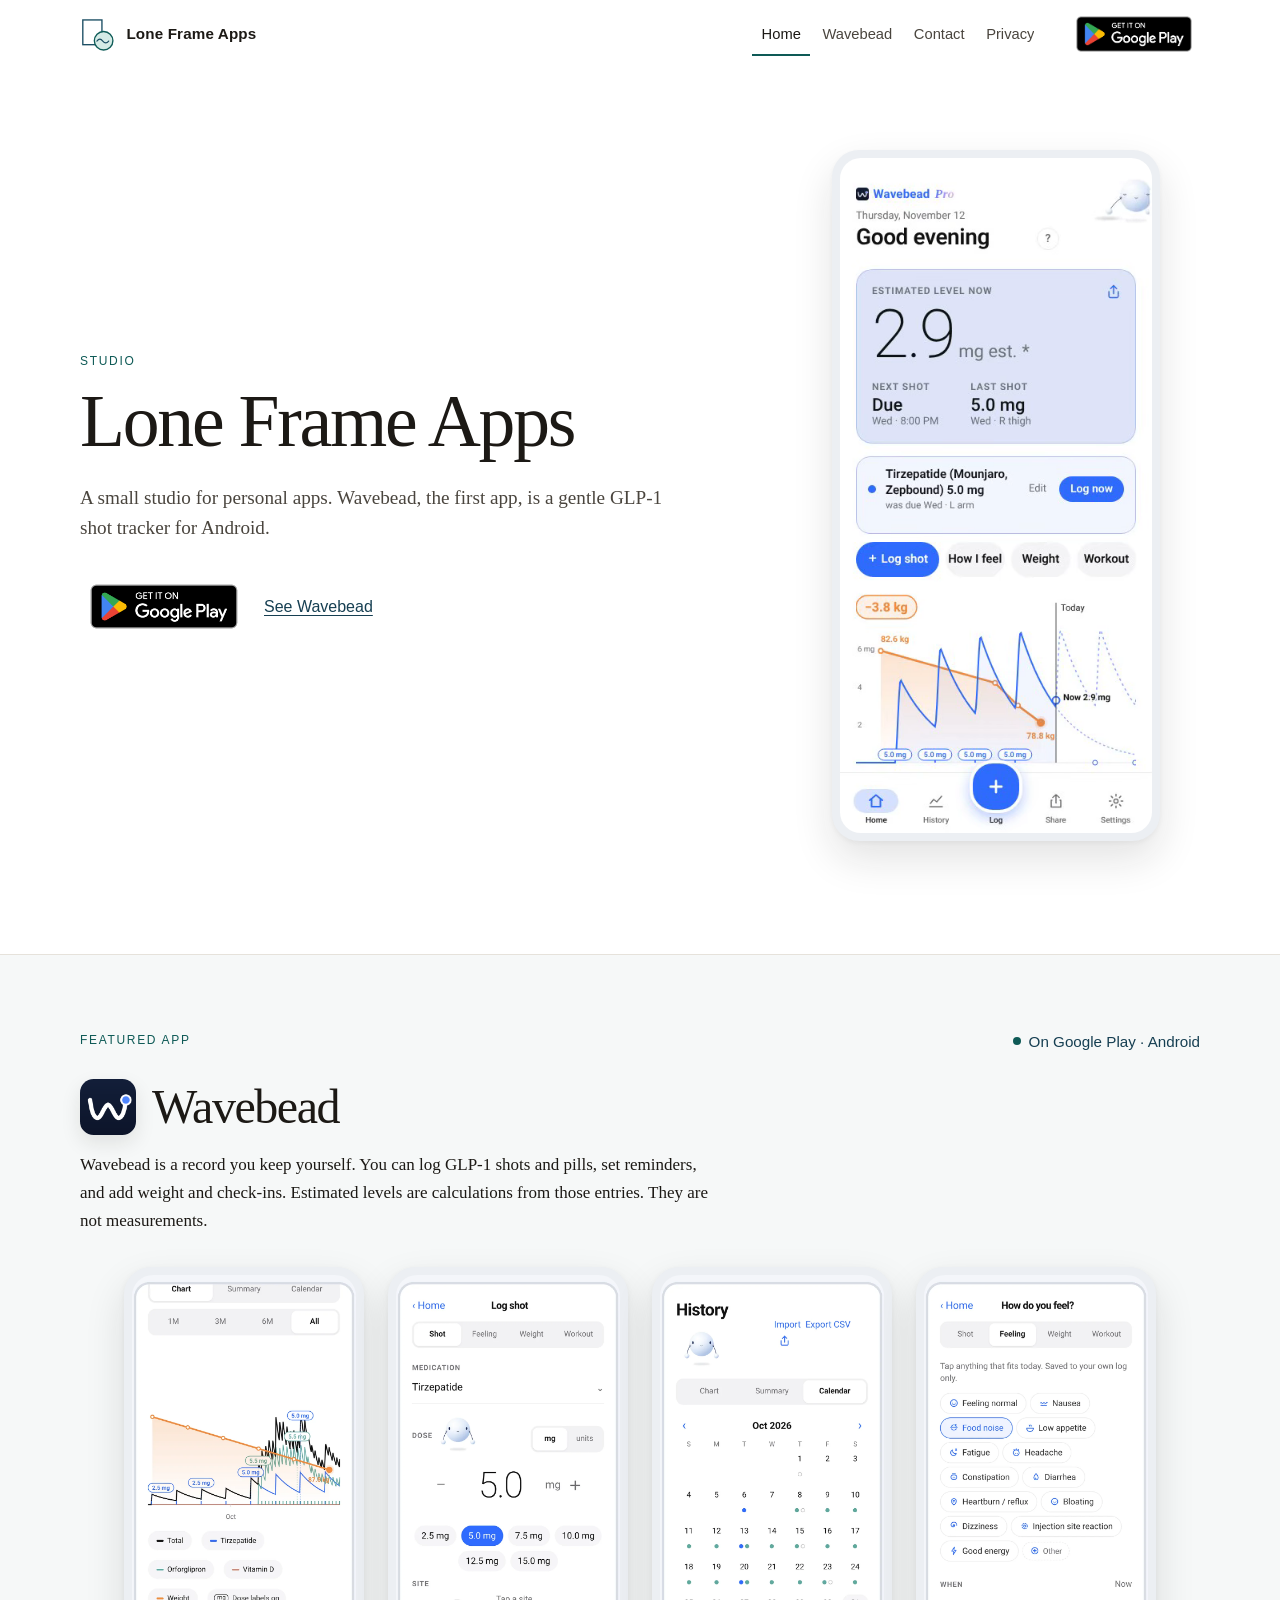
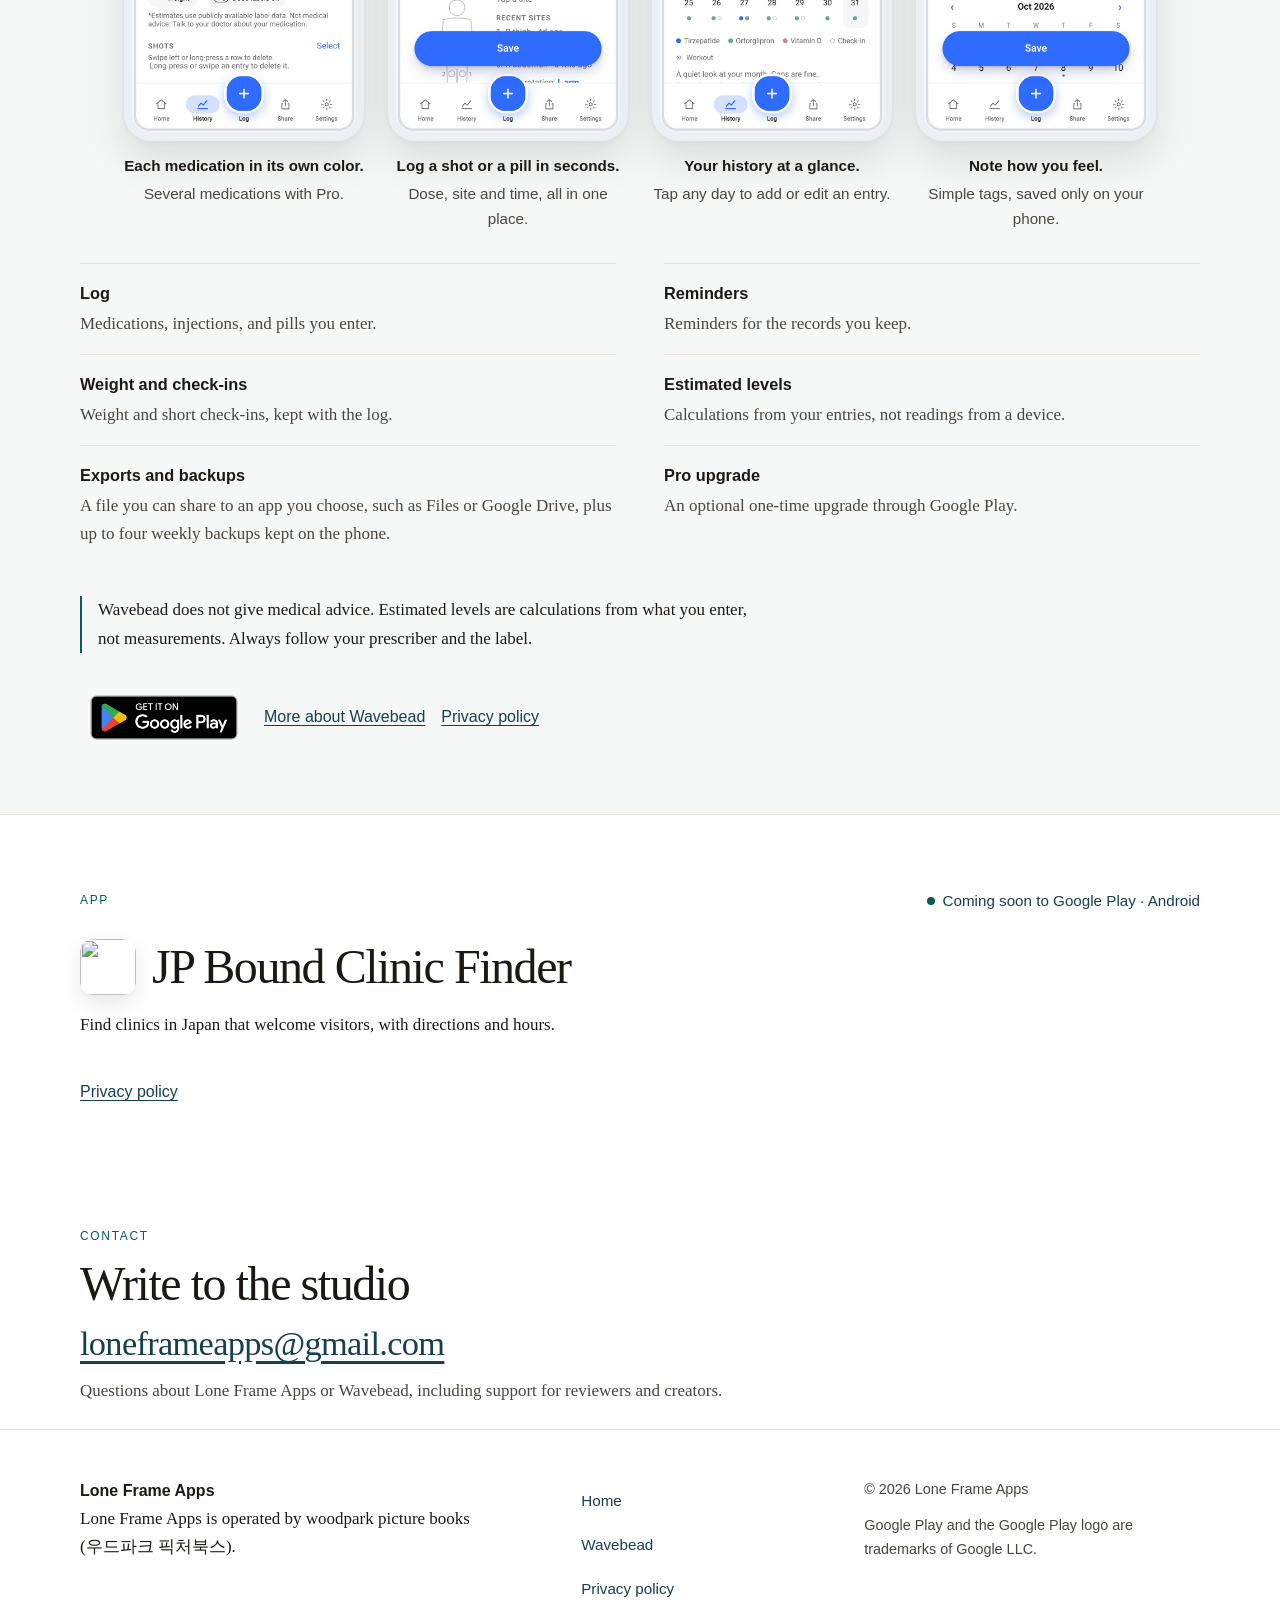
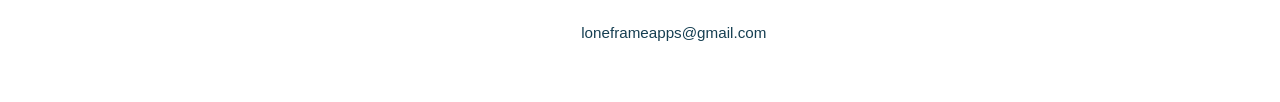
==== commit f5de4164: "Add JP Bound Clinic Finder to homepage and its privacy page" ====
--- a/index.html
+++ b/index.html
@@ -131,6 +131,25 @@
       </div>
     </section>
 
+    <section class="section" id="jpbound" aria-labelledby="jpbound-title">
+      <div class="wrap">
+        <div class="feature-head">
+          <p class="kicker">App</p>
+          <p class="status">Coming soon to Google Play · Android</p>
+        </div>
+        <div class="app-lockup">
+          <img src="assets/jpbound-icon.png" width="192" height="192" alt="">
+          <div>
+            <h2 id="jpbound-title">JP Bound Clinic Finder</h2>
+          </div>
+        </div>
+        <p class="lede">Find clinics in Japan that welcome visitors, with directions and hours.</p>
+        <div class="hero-actions">
+          <a class="text-link" href="jpbound-privacy.html">Privacy policy</a>
+        </div>
+      </div>
+    </section>
+
     <section class="contact" id="contact">
       <div class="wrap">
         <p class="kicker">Contact</p>
--- a/styles/motion.css
+++ b/styles/motion.css
@@ -0,0 +1,89 @@
+/* Subtle motion for the Lone Frame preview copy.
+   Inspired by DesignBookmark Motion (Parallax ticket, Roll links);
+   written ourselves. Off when the user prefers reduced motion. */
+
+/* --- Roll links (header nav) --- */
+
+.nav a .roll-text {
+  display: block;
+  height: 1.65em;
+  height: 1lh;
+  overflow: hidden;
+}
+
+.nav a .roll-track {
+  display: flex;
+  flex-direction: column;
+  transform: translateY(0);
+}
+
+.nav a .roll-face {
+  display: block;
+  line-height: 1.65;
+  line-height: 1lh;
+}
+
+@media (prefers-reduced-motion: no-preference) {
+  .nav a .roll-track {
+    /* Fallback easing, then a mild spring that barely overshoots */
+    transition: transform 0.48s cubic-bezier(0.22, 1, 0.36, 1);
+    transition-timing-function: linear(
+      0,
+      0.218 11.4%,
+      0.624 29.1%,
+      0.826 38.7%,
+      0.937 47.6%,
+      0.997 56.6%,
+      1.016 63.5%,
+      1.008 78.4%,
+      1
+    );
+  }
+
+  .nav a:focus-visible .roll-track {
+    transform: translateY(-50%);
+  }
+
+  @media (hover: hover) {
+    .nav a:hover .roll-track {
+      transform: translateY(-50%);
+    }
+  }
+}
+
+/* --- Parallax tilt + sheen (hero phone) --- */
+
+.hero-visual {
+  perspective: 56rem;
+}
+
+.tilt-card {
+  /* Identity transform keeps the stacking context stable. */
+  transform: rotateX(var(--tilt-x, 0deg)) rotateY(var(--tilt-y, 0deg));
+  transform-origin: center center;
+}
+
+.tilt-sheen {
+  position: absolute;
+  inset: 0.5rem;
+  border-radius: 1.3rem;
+  pointer-events: none;
+  z-index: 2;
+  opacity: 0;
+  background: radial-gradient(
+    circle at var(--sheen-x, 50%) var(--sheen-y, 30%),
+    rgba(255, 255, 255, 0.42) 0%,
+    rgba(255, 255, 255, 0.1) 28%,
+    rgba(255, 255, 255, 0) 58%
+  );
+}
+
+@media (prefers-reduced-motion: no-preference) {
+  .tilt-sheen {
+    transition: opacity 0.35s ease;
+  }
+
+  .tilt-card.is-lit .tilt-sheen {
+    opacity: 1;
+  }
+}
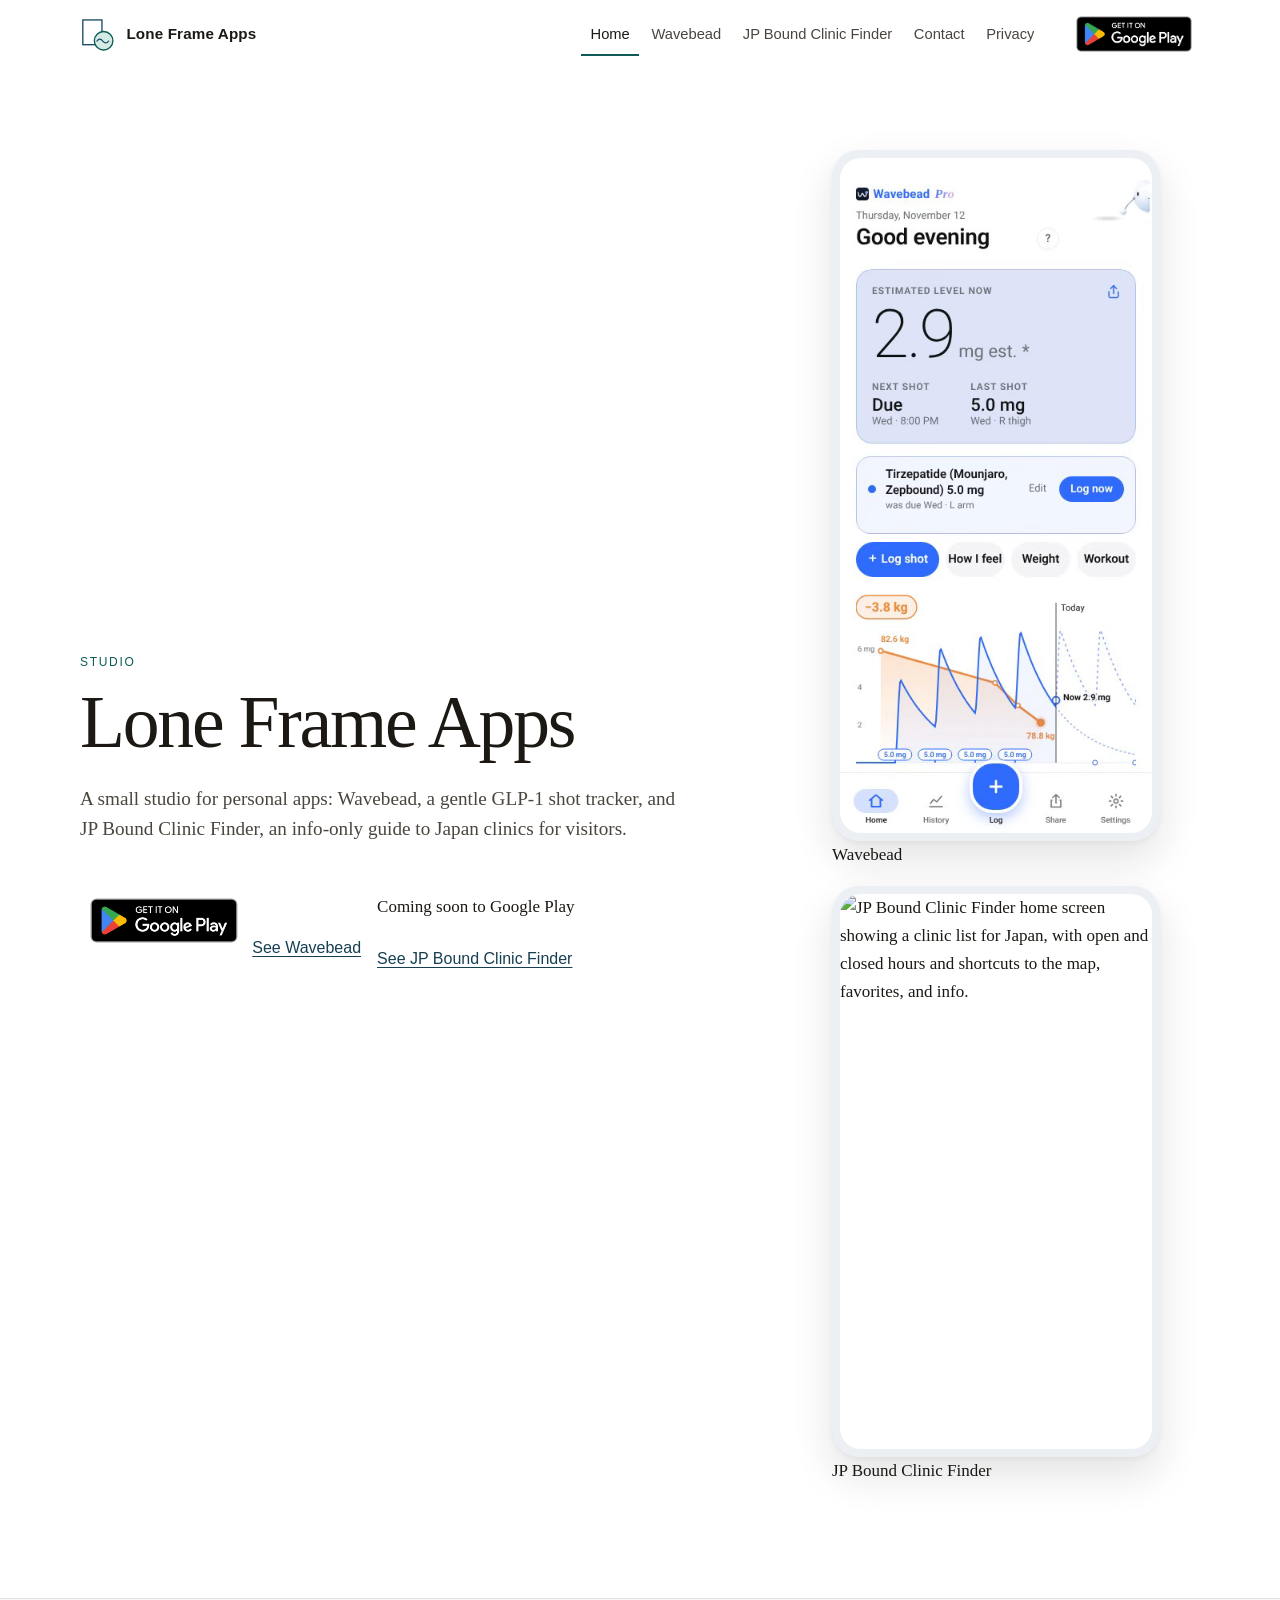
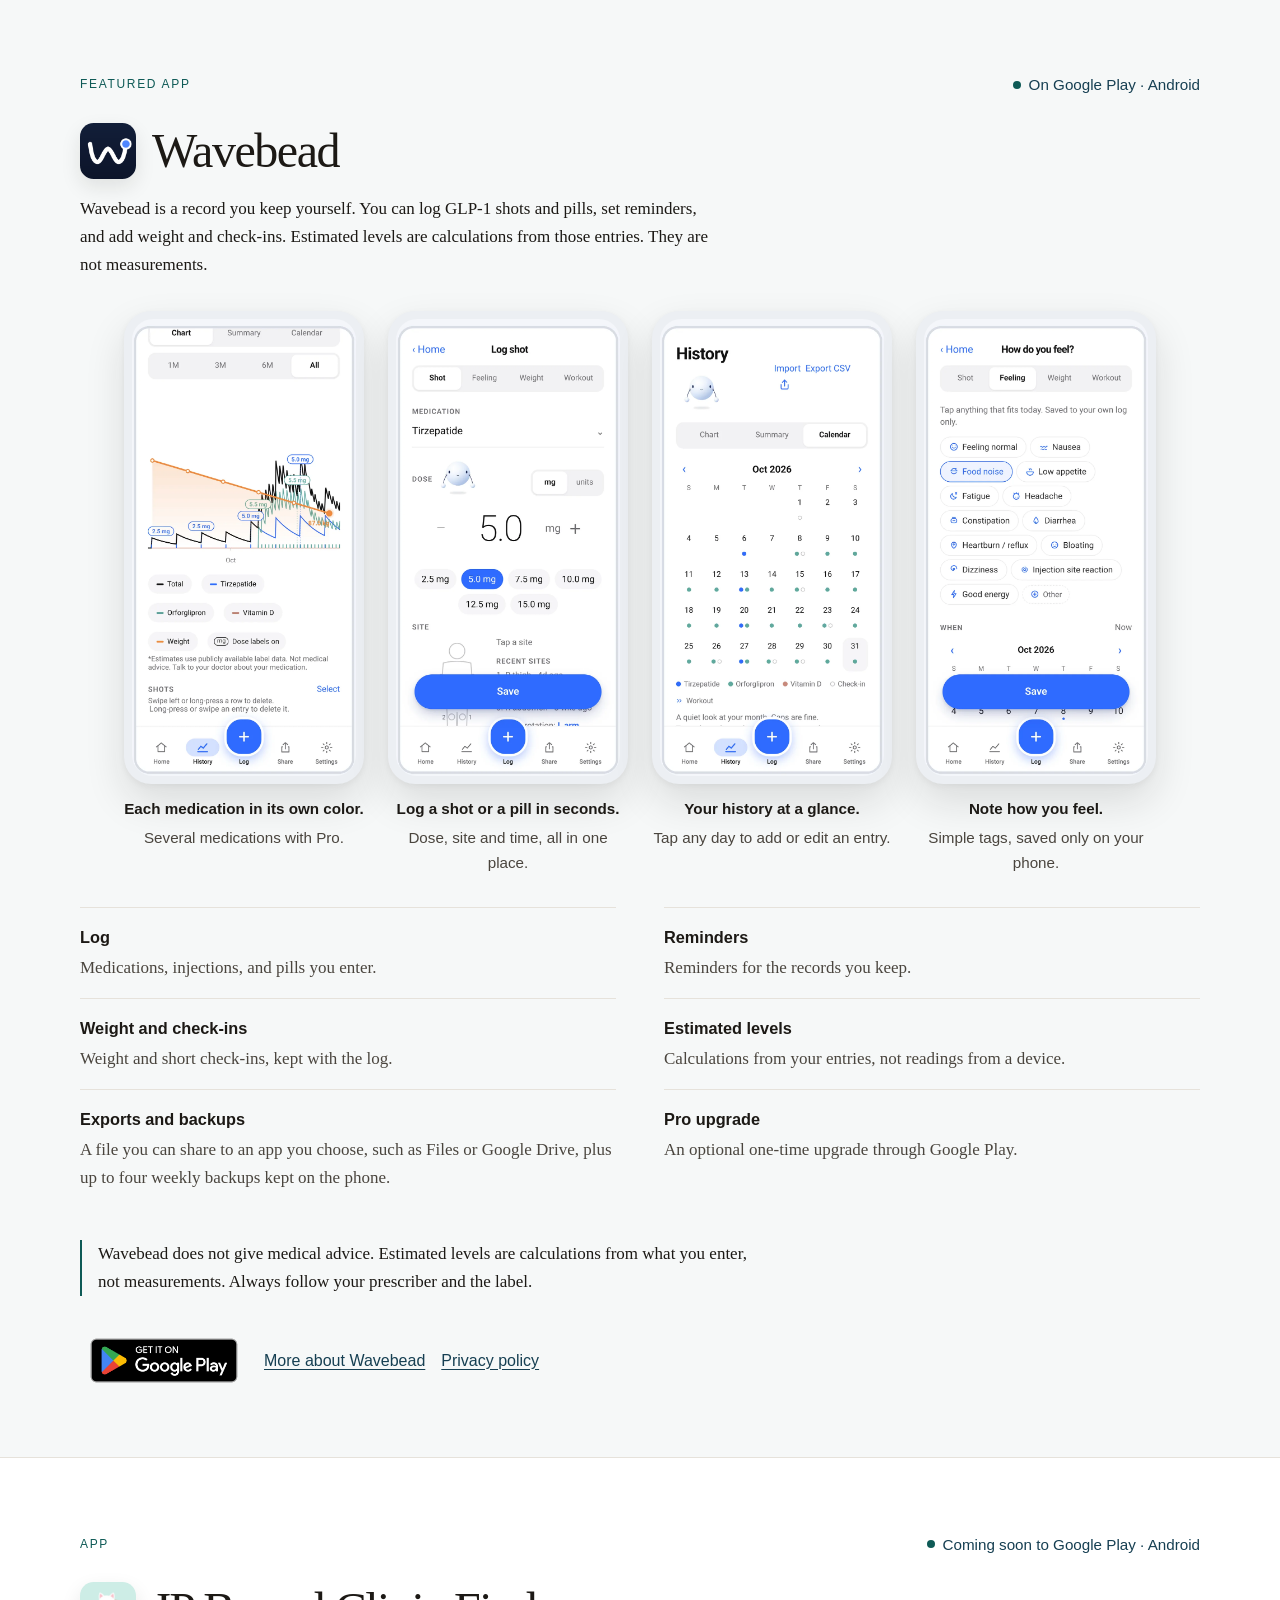
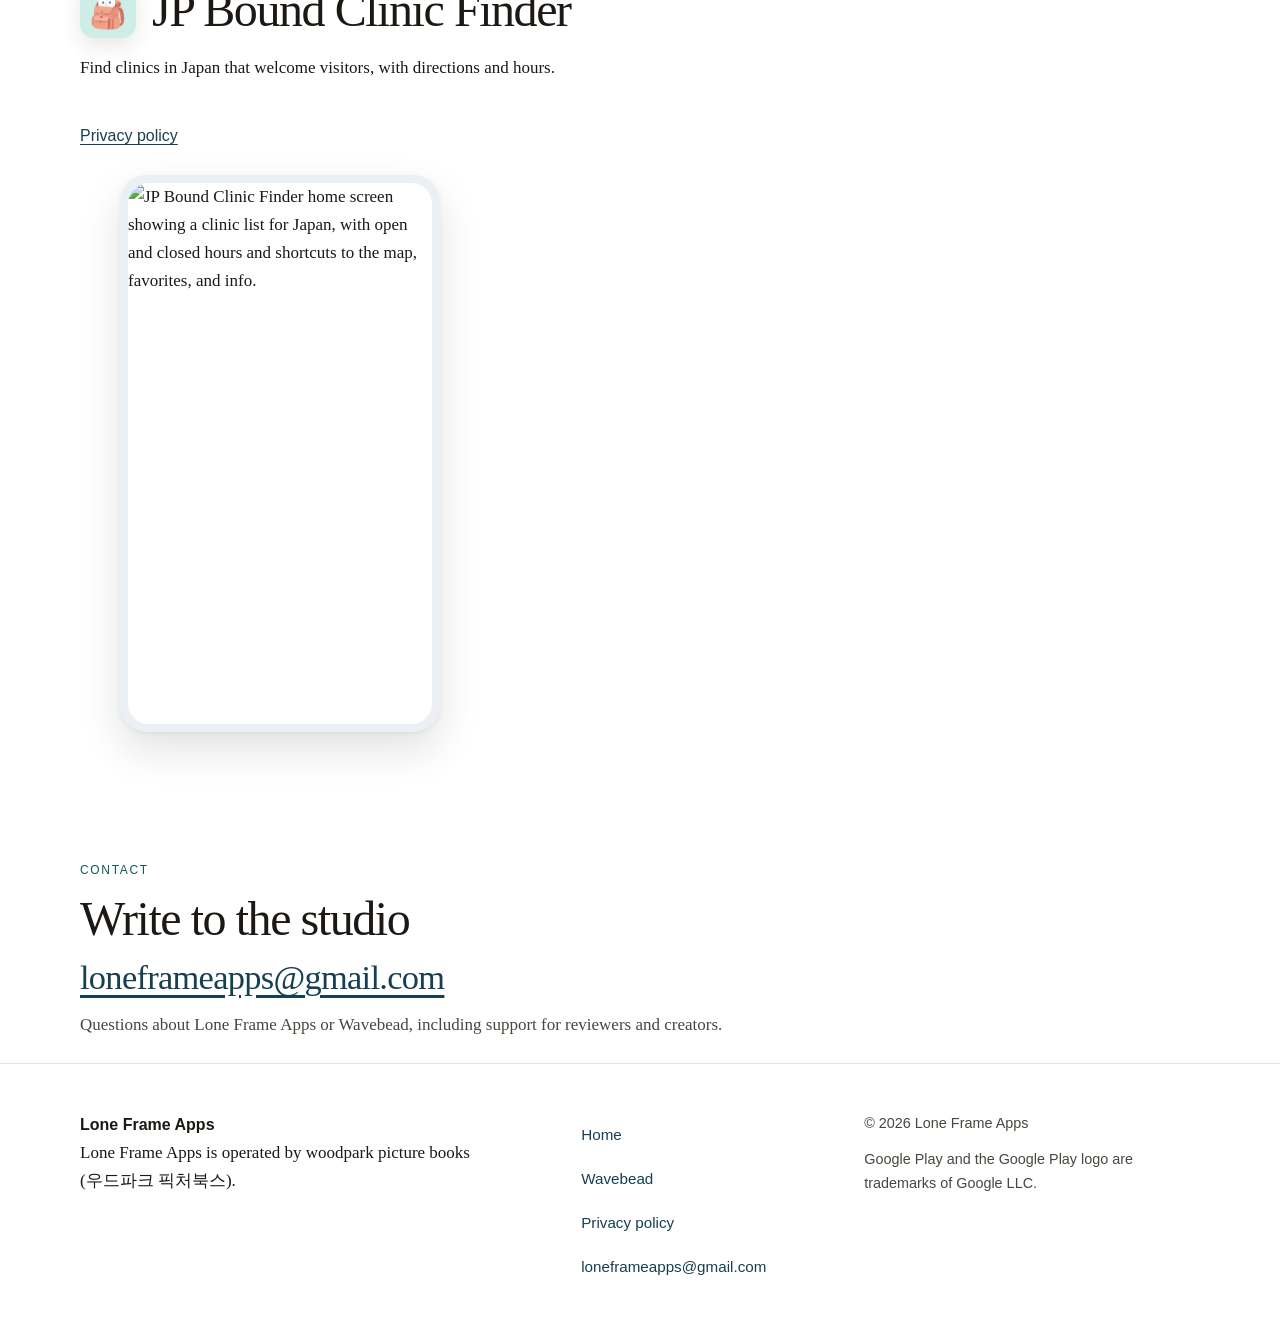
==== commit d9462105: "Feature JP Bound Clinic Finder on homepage" ====
--- a/index.html
+++ b/index.html
@@ -4,7 +4,7 @@
   <meta charset="utf-8">
   <meta name="viewport" content="width=device-width, initial-scale=1">
   <title>Lone Frame Apps</title>
-  <meta name="description" content="Lone Frame Apps is a small studio. Wavebead is a gentle GLP-1 shot tracker for Android, available on Google Play.">
+  <meta name="description" content="Lone Frame Apps is a small studio for personal apps: Wavebead, a gentle GLP-1 shot tracker for Android, and JP Bound Clinic Finder, an info-only guide to Japan clinics for visitors.">
   <meta name="theme-color" content="#ffffff">
   <link rel="icon" href="assets/mark.svg" type="image/svg+xml">
   <link rel="stylesheet" href="styles/site.css">
@@ -13,7 +13,7 @@
 <body>
   <a class="skip" href="#content">Skip to content</a>
   <header class="site-header">
-    <div class="wrap header-bar">
+    <div class="wrap header-bar has-app-nav">
       <a class="brand" href="index.html">
         <img src="assets/mark.svg" alt="" width="36" height="36">
         Lone Frame Apps
@@ -21,6 +21,7 @@
       <nav class="nav" aria-label="Primary">
         <a href="index.html" aria-current="page"><span class="roll-text"><span class="roll-track"><span class="roll-face">Home</span><span class="roll-face" aria-hidden="true">Home</span></span></span></a>
         <a href="wavebead.html"><span class="roll-text"><span class="roll-track"><span class="roll-face">Wavebead</span><span class="roll-face" aria-hidden="true">Wavebead</span></span></span></a>
+        <a href="index.html#jpbound"><span class="roll-text"><span class="roll-track"><span class="roll-face">JP Bound Clinic Finder</span><span class="roll-face" aria-hidden="true">JP Bound Clinic Finder</span></span></span></a>
         <a href="index.html#contact"><span class="roll-text"><span class="roll-track"><span class="roll-face">Contact</span><span class="roll-face" aria-hidden="true">Contact</span></span></span></a>
         <a href="privacy.html"><span class="roll-text"><span class="roll-track"><span class="roll-face">Privacy</span><span class="roll-face" aria-hidden="true">Privacy</span></span></span></a>
       </nav>
@@ -35,23 +36,44 @@
       <div>
         <p class="kicker">Studio</p>
         <h1>Lone Frame Apps</h1>
-        <p class="dek">A small studio for personal apps. Wavebead, the first app, is a gentle GLP-1 shot tracker for Android.</p>
-        <div class="hero-actions">
-          <a class="play-badge" href="https://play.google.com/store/apps/details?id=com.loneframeapps.wavebead">
-            <img src="assets/google-play-badge.png" alt="Get it on Google Play" width="168" height="65">
-          </a>
-          <a class="text-link" href="wavebead.html">See Wavebead</a>
+        <p class="dek">A small studio for personal apps: Wavebead, a gentle GLP-1 shot tracker, and JP Bound Clinic Finder, an info-only guide to Japan clinics for visitors.</p>
+        <div class="hero-actions hero-actions-apps">
+          <div class="hero-cta">
+            <a class="play-badge" href="https://play.google.com/store/apps/details?id=com.loneframeapps.wavebead">
+              <img src="assets/google-play-badge.png" alt="Get it on Google Play" width="168" height="65">
+            </a>
+            <a class="text-link" href="wavebead.html">See Wavebead</a>
+          </div>
+          <div class="hero-cta">
+            <p class="coming-soon">Coming soon to Google Play</p>
+            <a class="text-link" href="#jpbound">See JP Bound Clinic Finder</a>
+          </div>
         </div>
       </div>
       <div class="hero-visual">
-        <figure class="phone phone-demo tilt-card">
-          <video class="demo-clip" autoplay muted loop playsinline poster="assets/hero/wavebead-poster.jpg" width="390" height="844">
-            <source src="assets/hero/wavebead-demo.webm" type="video/webm">
-            <source src="assets/hero/wavebead-demo.mp4" type="video/mp4">
-          </video>
-          <img class="demo-poster" src="assets/hero/wavebead-poster.jpg" width="390" height="844" alt="Wavebead home screen showing an estimated level chart, upcoming dose, and shortcuts to log a shot, how you feel, weight, and workouts.">
-          <span class="tilt-sheen" aria-hidden="true"></span>
-        </figure>
+        <div class="hero-phones">
+          <figure class="hero-phone">
+            <div class="phone phone-demo tilt-card">
+              <video class="demo-clip" autoplay muted loop playsinline poster="assets/hero/wavebead-poster.jpg" width="390" height="844">
+                <source src="assets/hero/wavebead-demo.webm" type="video/webm">
+                <source src="assets/hero/wavebead-demo.mp4" type="video/mp4">
+              </video>
+              <img class="demo-poster" src="assets/hero/wavebead-poster.jpg" width="390" height="844" alt="Wavebead home screen showing an estimated level chart, upcoming dose, and shortcuts to log a shot, how you feel, weight, and workouts.">
+              <span class="tilt-sheen" aria-hidden="true"></span>
+            </div>
+            <figcaption>Wavebead</figcaption>
+          </figure>
+          <figure class="hero-phone">
+            <div class="phone tilt-card">
+              <picture>
+                <source srcset="assets/hero/jpbound-home.webp" type="image/webp">
+                <img src="assets/hero/jpbound-home.png" width="720" height="1280" alt="JP Bound Clinic Finder home screen showing a clinic list for Japan, with open and closed hours and shortcuts to the map, favorites, and info." fetchpriority="high">
+              </picture>
+              <span class="tilt-sheen" aria-hidden="true"></span>
+            </div>
+            <figcaption>JP Bound Clinic Finder</figcaption>
+          </figure>
+        </div>
       </div>
     </section>
 
@@ -132,20 +154,30 @@
     </section>
 
     <section class="section" id="jpbound" aria-labelledby="jpbound-title">
-      <div class="wrap">
+      <div class="wrap jpbound-inner">
         <div class="feature-head">
           <p class="kicker">App</p>
           <p class="status">Coming soon to Google Play · Android</p>
         </div>
-        <div class="app-lockup">
-          <img src="assets/jpbound-icon.png" width="192" height="192" alt="">
-          <div>
-            <h2 id="jpbound-title">JP Bound Clinic Finder</h2>
-          </div>
-        </div>
-        <p class="lede">Find clinics in Japan that welcome visitors, with directions and hours.</p>
-        <div class="hero-actions">
-          <a class="text-link" href="jpbound-privacy.html">Privacy policy</a>
+        <div class="jpbound-copy">
+          <div class="app-lockup">
+            <img src="assets/jpbound-icon.png" width="192" height="192" alt="">
+            <div>
+              <h2 id="jpbound-title">JP Bound Clinic Finder</h2>
+            </div>
+          </div>
+          <p class="lede">Find clinics in Japan that welcome visitors, with directions and hours.</p>
+          <div class="hero-actions">
+            <a class="text-link" href="jpbound-privacy.html">Privacy policy</a>
+          </div>
+        </div>
+        <div class="jpbound-visual">
+          <figure class="phone">
+            <picture>
+              <source srcset="assets/hero/jpbound-home.webp" type="image/webp">
+              <img src="assets/hero/jpbound-home.png" width="720" height="1280" alt="JP Bound Clinic Finder home screen showing a clinic list for Japan, with open and closed hours and shortcuts to the map, favorites, and info." loading="lazy" decoding="async">
+            </picture>
+          </figure>
         </div>
       </div>
     </section>
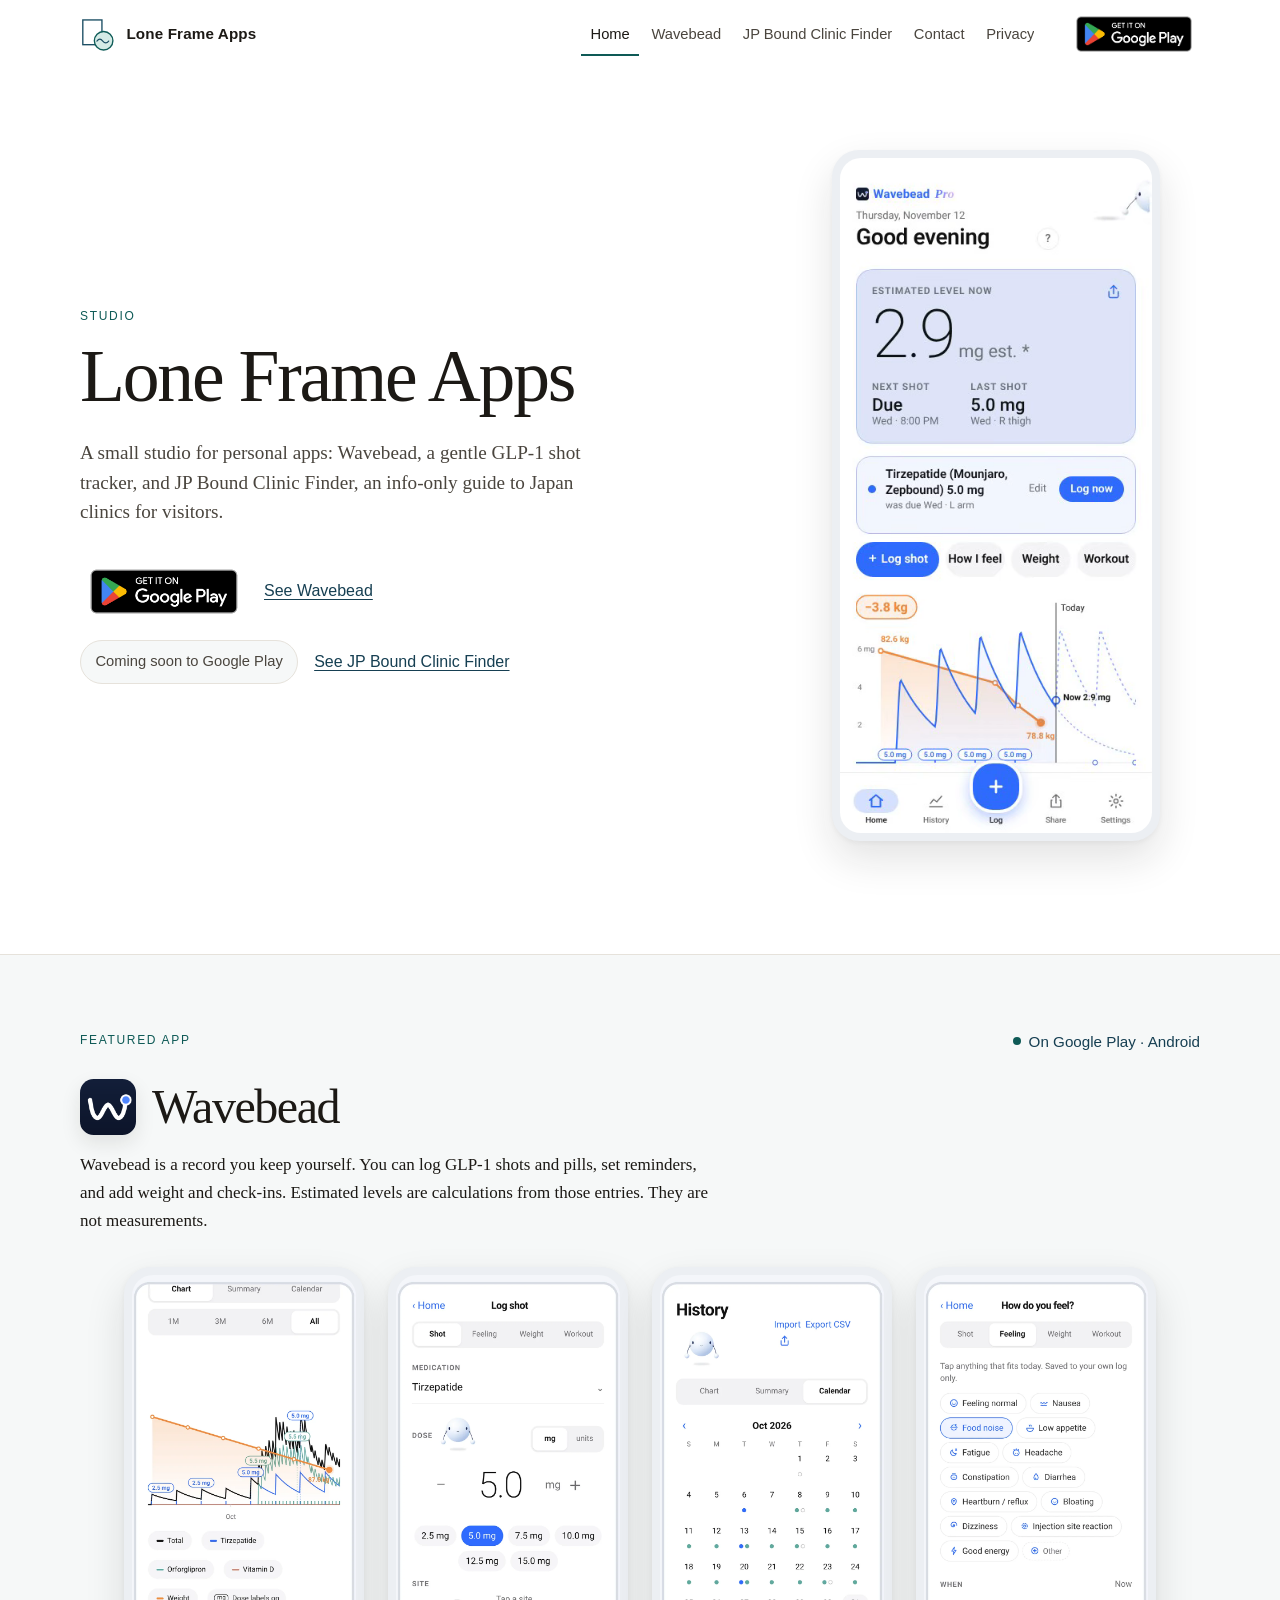
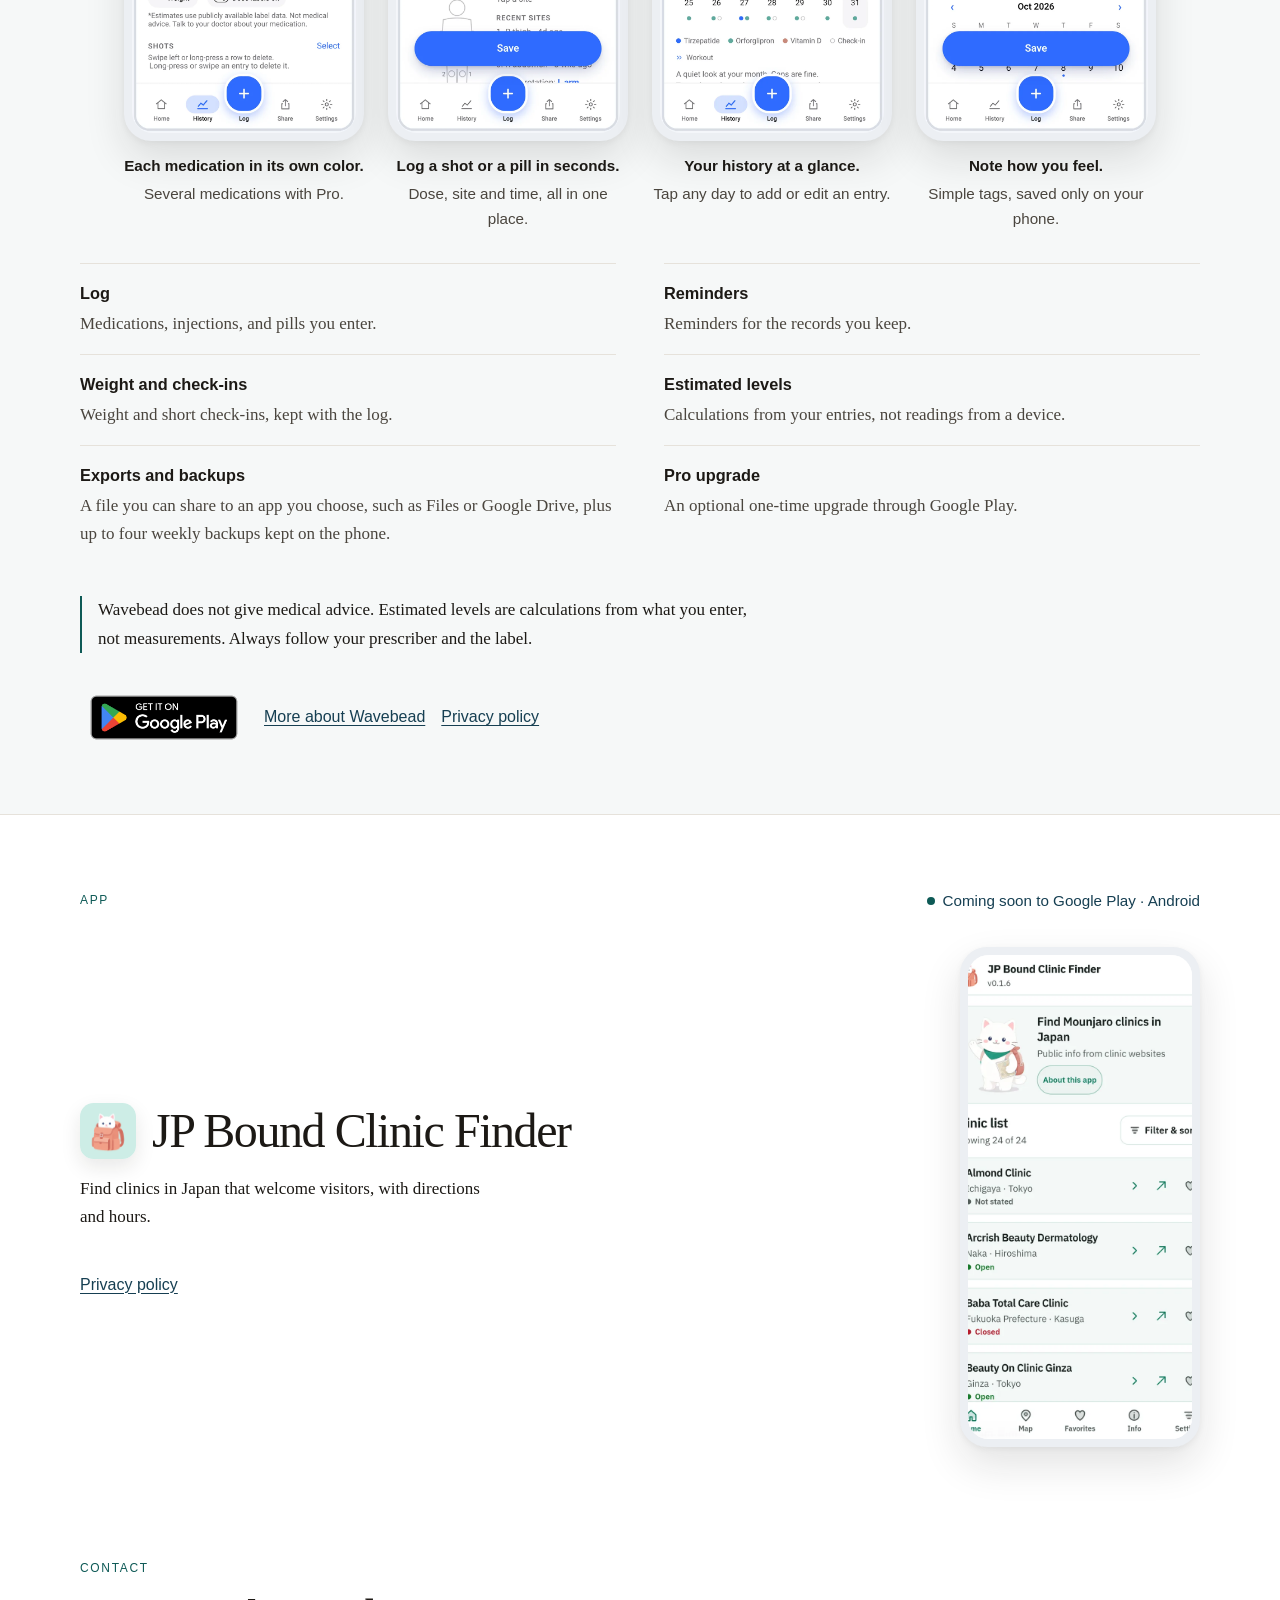
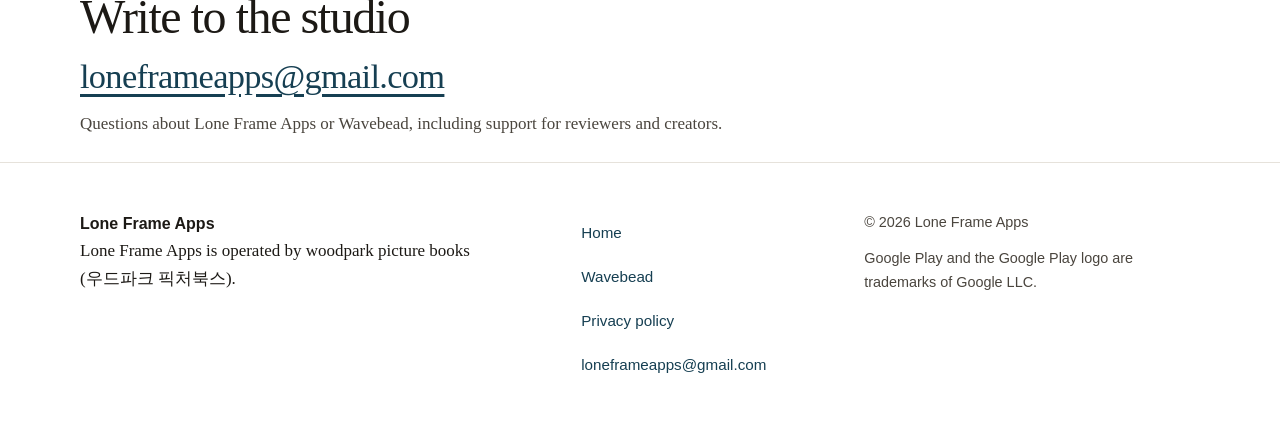
==== commit 15ea571c: "Restore Wavebead hero, JP Bound Clinic Finder section, Jost font" ====
--- a/index.html
+++ b/index.html
@@ -7,6 +7,7 @@
   <meta name="description" content="Lone Frame Apps is a small studio for personal apps: Wavebead, a gentle GLP-1 shot tracker for Android, and JP Bound Clinic Finder, an info-only guide to Japan clinics for visitors.">
   <meta name="theme-color" content="#ffffff">
   <link rel="icon" href="assets/mark.svg" type="image/svg+xml">
+  <link rel="preload" href="assets/fonts/jost-variable.woff2" as="font" type="font/woff2" crossorigin>
   <link rel="stylesheet" href="styles/site.css">
   <link rel="stylesheet" href="styles/motion.css">
 </head>
@@ -51,29 +52,14 @@
         </div>
       </div>
       <div class="hero-visual">
-        <div class="hero-phones">
-          <figure class="hero-phone">
-            <div class="phone phone-demo tilt-card">
-              <video class="demo-clip" autoplay muted loop playsinline poster="assets/hero/wavebead-poster.jpg" width="390" height="844">
-                <source src="assets/hero/wavebead-demo.webm" type="video/webm">
-                <source src="assets/hero/wavebead-demo.mp4" type="video/mp4">
-              </video>
-              <img class="demo-poster" src="assets/hero/wavebead-poster.jpg" width="390" height="844" alt="Wavebead home screen showing an estimated level chart, upcoming dose, and shortcuts to log a shot, how you feel, weight, and workouts.">
-              <span class="tilt-sheen" aria-hidden="true"></span>
-            </div>
-            <figcaption>Wavebead</figcaption>
-          </figure>
-          <figure class="hero-phone">
-            <div class="phone tilt-card">
-              <picture>
-                <source srcset="assets/hero/jpbound-home.webp" type="image/webp">
-                <img src="assets/hero/jpbound-home.png" width="720" height="1280" alt="JP Bound Clinic Finder home screen showing a clinic list for Japan, with open and closed hours and shortcuts to the map, favorites, and info." fetchpriority="high">
-              </picture>
-              <span class="tilt-sheen" aria-hidden="true"></span>
-            </div>
-            <figcaption>JP Bound Clinic Finder</figcaption>
-          </figure>
-        </div>
+        <figure class="phone phone-demo tilt-card">
+          <video class="demo-clip" autoplay muted loop playsinline poster="assets/hero/wavebead-poster.jpg" width="390" height="844">
+            <source src="assets/hero/wavebead-demo.webm" type="video/webm">
+            <source src="assets/hero/wavebead-demo.mp4" type="video/mp4">
+          </video>
+          <img class="demo-poster" src="assets/hero/wavebead-poster.jpg" width="390" height="844" alt="Wavebead home screen showing an estimated level chart, upcoming dose, and shortcuts to log a shot, how you feel, weight, and workouts.">
+          <span class="tilt-sheen" aria-hidden="true"></span>
+        </figure>
       </div>
     </section>
 
@@ -175,7 +161,7 @@
           <figure class="phone">
             <picture>
               <source srcset="assets/hero/jpbound-home.webp" type="image/webp">
-              <img src="assets/hero/jpbound-home.png" width="720" height="1280" alt="JP Bound Clinic Finder home screen showing a clinic list for Japan, with open and closed hours and shortcuts to the map, favorites, and info." loading="lazy" decoding="async">
+              <img src="assets/hero/jpbound-home.png" width="824" height="1688" alt="JP Bound Clinic Finder home screen showing a clinic list for Japan, with open and closed hours and shortcuts to the map, favorites, and info." loading="lazy" decoding="async">
             </picture>
           </figure>
         </div>
--- a/styles/site.css
+++ b/styles/site.css
@@ -333,6 +333,96 @@
   width: min(14rem, 70%);
 }
 
+/* --- Hero: two apps --- */
+
+.hero-actions-apps {
+  flex-direction: column;
+  align-items: flex-start;
+  gap: var(--space-4);
+}
+
+.hero-cta {
+  display: flex;
+  flex-wrap: wrap;
+  align-items: center;
+  gap: var(--space-3) var(--space-4);
+}
+
+.coming-soon {
+  display: inline-flex;
+  align-items: center;
+  justify-content: center;
+  margin: 0;
+  min-height: 2.75rem;
+  padding: 0.4rem 0.9rem;
+  border: 1px solid var(--line);
+  border-radius: 999px;
+  background: #f6f8f8;
+  color: var(--muted);
+  font-family: var(--sans);
+  font-size: 0.92rem;
+  line-height: 1.2;
+  text-align: center;
+}
+
+.hero-visual {
+  container: hero-visual / inline-size;
+}
+
+.hero-phones {
+  --screen-h: clamp(15.5rem, 74cqi, 26rem);
+  display: flex;
+  flex-wrap: nowrap;
+  align-items: safe flex-end;
+  justify-content: center;
+  gap: var(--space-3);
+  width: 100%;
+}
+
+.hero-phone {
+  display: flex;
+  flex-direction: column;
+  align-items: center;
+  margin: 0;
+  min-width: 0;
+  flex: 0 0 auto;
+}
+
+.hero-visual .hero-phones .phone {
+  position: relative;
+  width: auto;
+  height: auto;
+  padding: 0.5rem;
+}
+
+.hero-phones picture {
+  display: block;
+  height: var(--screen-h);
+  width: calc(var(--screen-h) * 390 / 844);
+}
+
+.hero-phones .demo-clip,
+.hero-phones .demo-poster,
+.hero-phones .phone picture img {
+  width: calc(var(--screen-h) * 390 / 844);
+  max-width: none;
+  height: var(--screen-h);
+  aspect-ratio: 390 / 844;
+  object-fit: cover;
+  object-position: top center;
+}
+
+.hero-phone figcaption {
+  margin-top: var(--space-3);
+  max-width: 100%;
+  font-family: var(--sans);
+  font-size: 0.8125rem;
+  line-height: 1.3;
+  color: var(--muted);
+  text-align: center;
+  text-wrap: balance;
+}
+
 /* --- Sections --- */
 
 .band {
@@ -667,13 +757,22 @@
   }
 
   .hero {
-    grid-template-columns: minmax(0, 1.15fr) minmax(0, 0.85fr);
+    grid-template-columns: minmax(0, 1fr) minmax(0, 1.05fr);
     gap: var(--space-8);
     padding: var(--space-8) 0 var(--space-9);
   }
 
   .hero-visual {
     justify-items: end;
+  }
+
+  .hero-phones {
+    justify-content: flex-end;
+    gap: var(--space-4);
+  }
+
+  .hero-phones {
+    --screen-h: min(26rem, 78cqi);
   }
 
   .points {
@@ -710,30 +809,71 @@
   }
 }
 
-@media (max-width: 719px) {
-  .header-bar {
+@media (max-width: 959px) {
+  .header-bar.has-app-nav {
     display: grid;
     grid-template-columns: 1fr auto;
     column-gap: var(--space-3);
     row-gap: 0;
     align-items: center;
-  }
-
-  .brand {
+    flex-wrap: wrap;
+  }
+
+  .has-app-nav .brand {
     grid-column: 1;
     grid-row: 1;
   }
 
-  .play-badge-nav {
+  .has-app-nav .play-badge-nav {
     grid-column: 2;
     grid-row: 1;
     justify-self: end;
   }
 
-  .nav {
+  .has-app-nav .nav {
     grid-column: 1 / -1;
     grid-row: 2;
     justify-content: flex-start;
+    margin-left: 0;
+    margin-right: 0;
+  }
+}
+
+@media (min-width: 720px) and (max-width: 959px) {
+  .hero {
+    gap: var(--space-5);
+  }
+}
+
+@media (min-width: 960px) {
+  .header-bar.has-app-nav {
+    display: flex;
+    flex-wrap: nowrap;
+  }
+}
+
+@media (max-width: 719px) {
+  .nav a {
+    padding-inline: 0.4rem;
+  }
+
+  .hero {
+    gap: var(--space-4);
+    padding: var(--space-5) 0;
+  }
+
+  .hero-actions {
+    margin-top: var(--space-5);
+  }
+
+  .hero-actions-apps {
+    gap: var(--space-3);
+  }
+
+  .hero-phones {
+    justify-content: center;
+    gap: var(--space-2);
+    --screen-h: clamp(14.5rem, 68cqi, 20rem);
   }
 }
 
@@ -754,3 +894,100 @@
     display: block;
   }
 }
+
+/* --- JP Bound Clinic Finder section (homepage) --- */
+
+.jpbound-inner {
+  display: grid;
+  grid-template-columns: minmax(0, 1fr) auto;
+  column-gap: var(--space-5);
+  row-gap: var(--space-4);
+  align-items: center;
+}
+
+.jpbound-inner > .feature-head {
+  grid-column: 1 / -1;
+  margin-bottom: 0;
+}
+
+.jpbound-copy {
+  min-width: 0;
+}
+
+.jpbound-copy .lede {
+  max-width: 28rem;
+}
+
+.jpbound-visual .phone {
+  width: 10.5rem;
+  margin: 0;
+}
+
+.jpbound-visual .phone picture {
+  display: block;
+  width: 100%;
+  aspect-ratio: 390 / 844;
+}
+
+.jpbound-visual .phone img {
+  width: 100%;
+  height: 100%;
+  aspect-ratio: 390 / 844;
+  object-fit: cover;
+  object-position: top center;
+}
+
+@media (max-width: 719px) {
+  .jpbound-inner > .feature-head {
+    flex-direction: column;
+    align-items: flex-start;
+    gap: var(--space-2);
+  }
+
+  .jpbound-inner > .feature-head .status {
+    min-height: 0;
+    align-items: flex-start;
+    line-height: 1.4;
+  }
+
+  .jpbound-copy .app-lockup {
+    align-items: flex-start;
+    gap: var(--space-3);
+  }
+
+  .jpbound-copy .app-lockup img {
+    width: 2.75rem;
+    height: 2.75rem;
+  }
+
+  .jpbound-copy h2 {
+    font-size: 1.55rem;
+    line-height: 1.15;
+  }
+}
+
+@media (min-width: 720px) {
+  .jpbound-inner {
+    column-gap: var(--space-7);
+    row-gap: var(--space-5);
+  }
+
+  .jpbound-visual .phone {
+    width: 15rem;
+  }
+}
+
+@media (max-width: 359px) {
+  .jpbound-inner {
+    grid-template-columns: minmax(0, 1fr);
+    justify-items: center;
+  }
+
+  .jpbound-copy {
+    width: 100%;
+  }
+
+  .jpbound-visual .phone {
+    width: min(12rem, 70vw);
+  }
+}
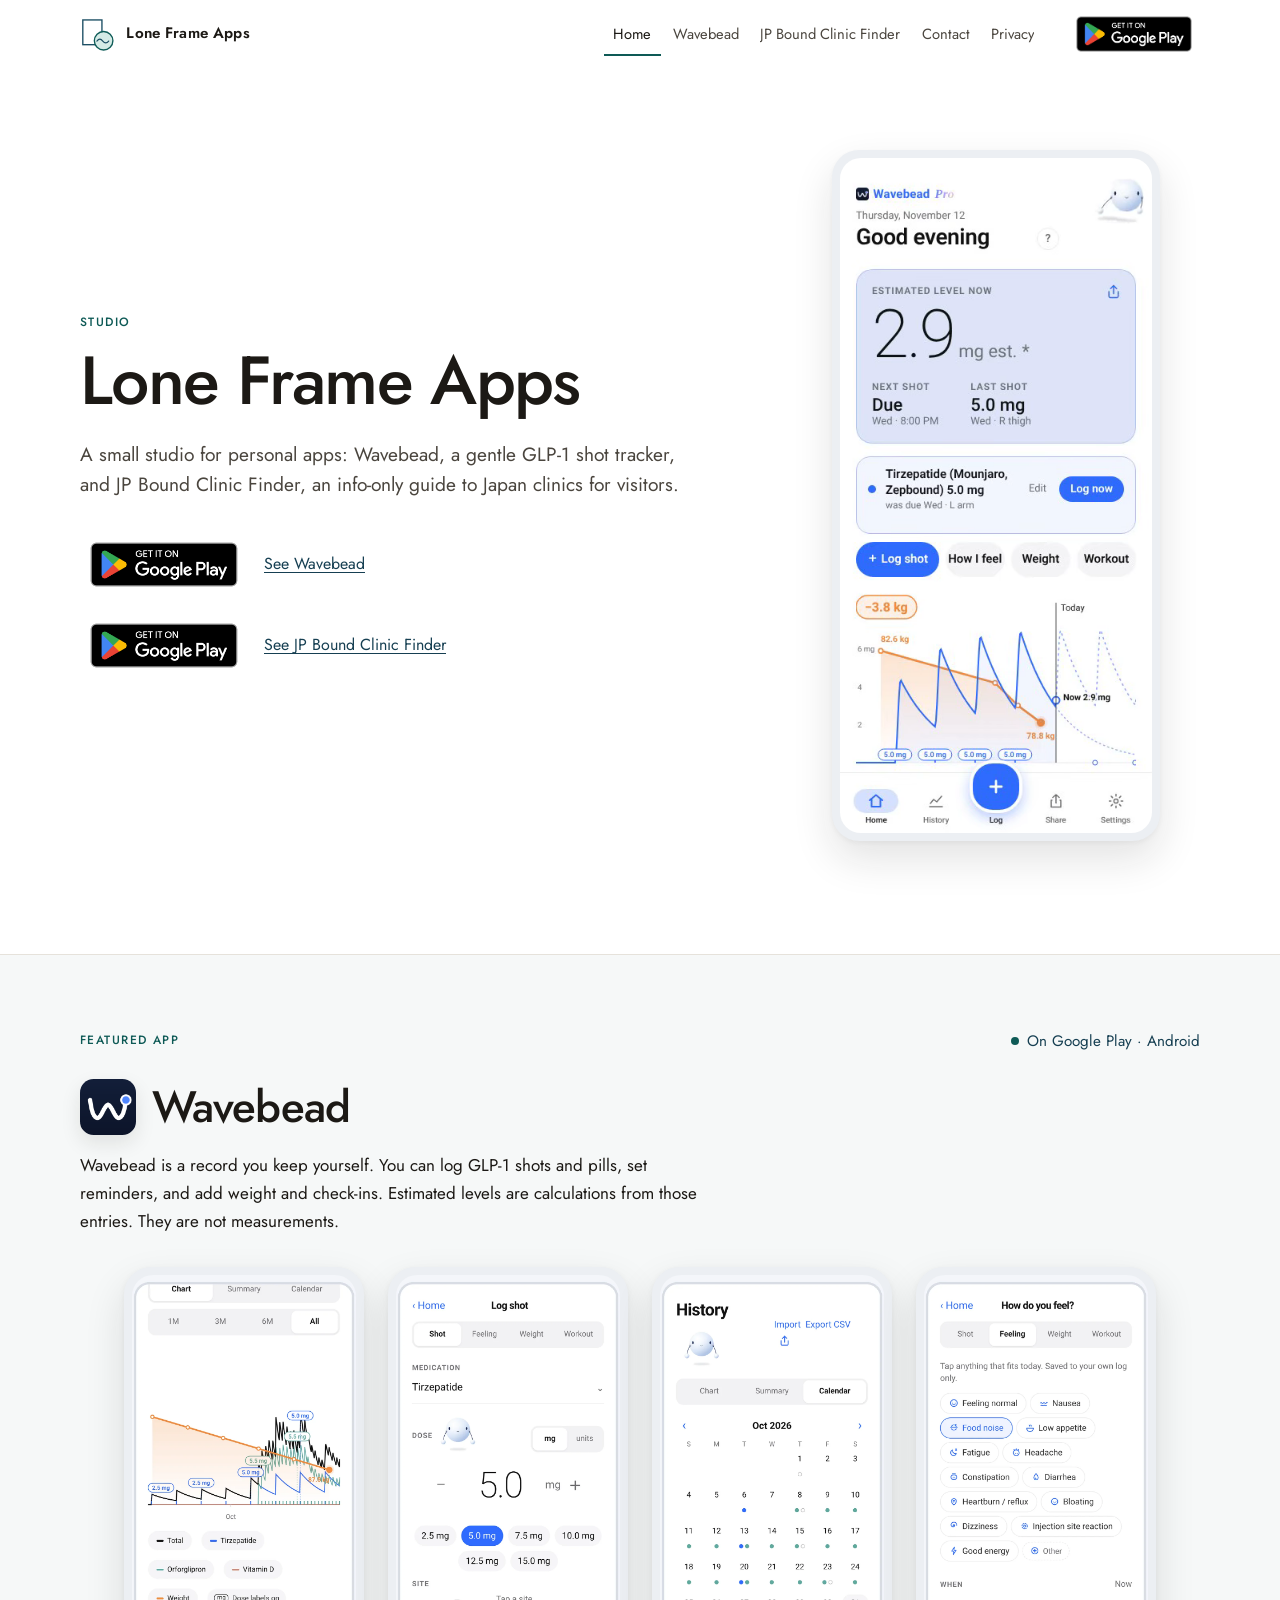
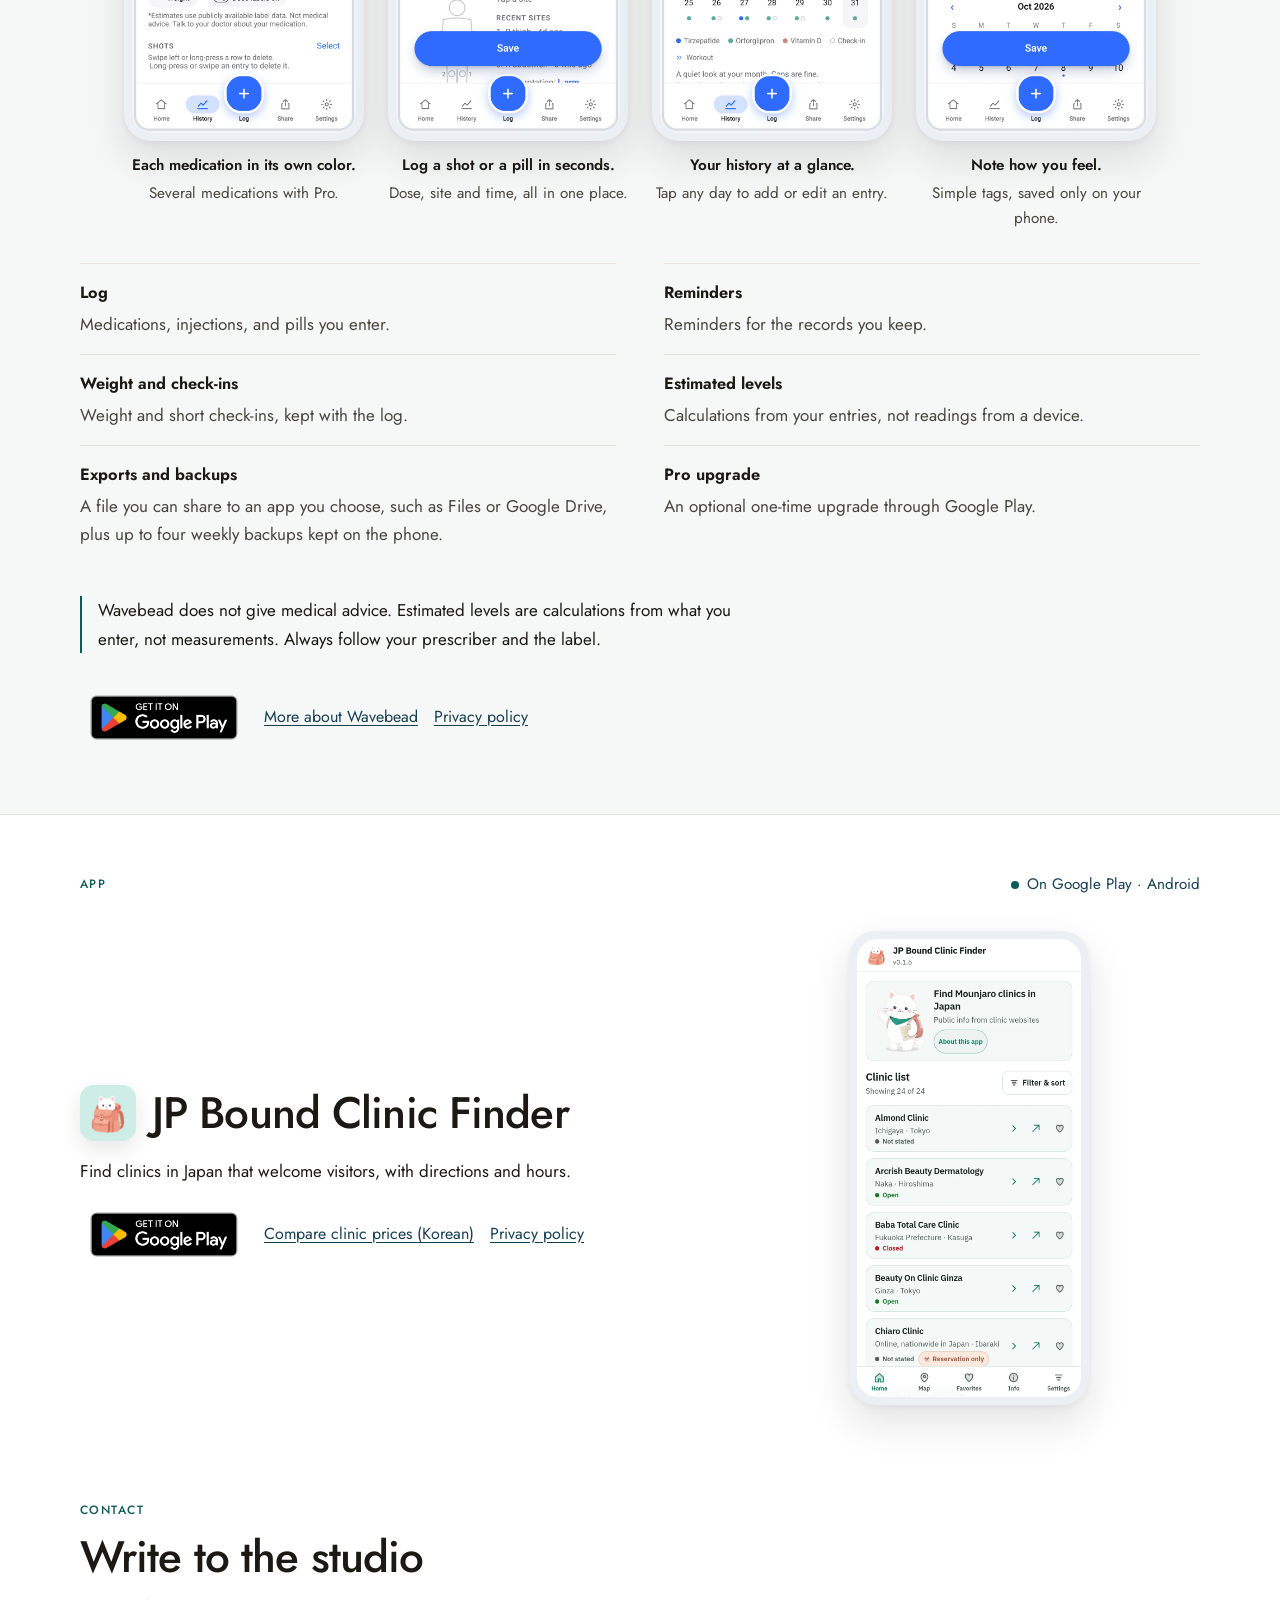
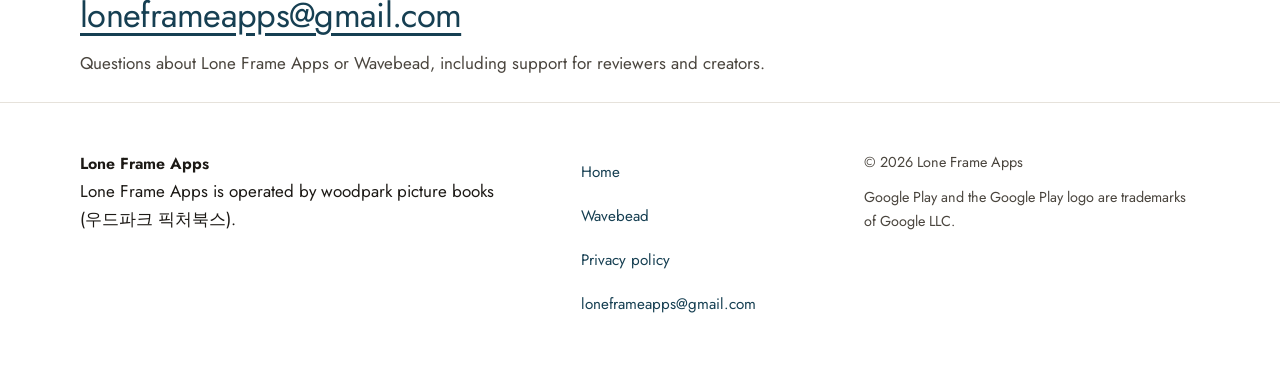
==== commit 4b62a0de: "Add JP Bound Korean page; JP Bound live on homepage" ====
--- a/index.html
+++ b/index.html
@@ -46,7 +46,9 @@
             <a class="text-link" href="wavebead.html">See Wavebead</a>
           </div>
           <div class="hero-cta">
-            <p class="coming-soon">Coming soon to Google Play</p>
+            <a class="play-badge" href="https://play.google.com/store/apps/details?id=com.loneframeapps.jpbound">
+              <img src="assets/google-play-badge.png" alt="Get JP Bound Clinic Finder on Google Play" width="168" height="65">
+            </a>
             <a class="text-link" href="#jpbound">See JP Bound Clinic Finder</a>
           </div>
         </div>
@@ -143,7 +145,7 @@
       <div class="wrap jpbound-inner">
         <div class="feature-head">
           <p class="kicker">App</p>
-          <p class="status">Coming soon to Google Play · Android</p>
+          <p class="status">On Google Play · Android</p>
         </div>
         <div class="jpbound-copy">
           <div class="app-lockup">
@@ -154,6 +156,10 @@
           </div>
           <p class="lede">Find clinics in Japan that welcome visitors, with directions and hours.</p>
           <div class="hero-actions">
+            <a class="play-badge" href="https://play.google.com/store/apps/details?id=com.loneframeapps.jpbound">
+              <img src="assets/google-play-badge.png" alt="Get JP Bound Clinic Finder on Google Play" width="168" height="65">
+            </a>
+            <a class="text-link" href="japan-mounjaro/" hreflang="ko">Compare clinic prices (Korean)</a>
             <a class="text-link" href="jpbound-privacy.html">Privacy policy</a>
           </div>
         </div>
--- a/styles/site.css
+++ b/styles/site.css
@@ -1,3 +1,13 @@
+@font-face {
+  font-family: "Jost";
+  src: url("../assets/fonts/jost-variable.woff2") format("woff2") tech("variations"),
+       url("../assets/fonts/jost-variable.woff2") format("woff2-variations");
+  font-weight: 100 900;
+  font-style: normal;
+  font-display: swap;
+  unicode-range: U+0000-00FF, U+0100-024F, U+0259, U+0131, U+0152-0153, U+02BB-02BC, U+02C6, U+02DA, U+02DC, U+0304, U+0308, U+0329, U+1E00-1EFF, U+2000-206F, U+20A0-20CF, U+2122, U+2191, U+2193, U+2212, U+2215, U+2C60-2C7F, U+A720-A7FF, U+FEFF, U+FFFD;
+}
+
 :root {
   color-scheme: light;
   --paper: #ffffff;
@@ -19,8 +29,9 @@
   --space-7: 3rem;
   --space-8: 4rem;
   --space-9: 6rem;
-  --serif: "Iowan Old Style", Palatino, "Palatino Linotype", "Liberation Serif", Georgia, "Noto Serif CJK KR", serif;
-  --sans: "Avenir Next", "Segoe UI", "Liberation Sans", "Noto Sans CJK KR", "Apple SD Gothic Neo", "Malgun Gothic", sans-serif;
+  --font: "Jost", "Noto Sans CJK KR", "Apple SD Gothic Neo", "Malgun Gothic", "Noto Sans KR", sans-serif;
+  --serif: var(--font);
+  --sans: var(--font);
 }
 
 *,
@@ -37,9 +48,11 @@
   margin: 0;
   background: var(--paper);
   color: var(--ink);
-  font-family: var(--serif);
+  font-family: var(--font);
   font-size: 1.0625rem;
+  font-weight: 400;
   line-height: 1.65;
+  font-synthesis: none;
 }
 
 ::selection {
@@ -214,7 +227,8 @@
   margin: 0 0 var(--space-3);
   font-family: var(--sans);
   font-size: 0.75rem;
-  letter-spacing: 0.14em;
+  font-weight: 500;
+  letter-spacing: 0.12em;
   text-transform: uppercase;
   color: var(--sea-deep);
 }
@@ -228,10 +242,10 @@
 
 h1 {
   margin: 0;
-  font-size: clamp(2.4rem, 7vw, 4.6rem);
-  font-weight: 400;
-  line-height: 1.02;
-  letter-spacing: -0.03em;
+  font-size: clamp(2.35rem, 6.5vw, 4.25rem);
+  font-weight: 500;
+  line-height: 1.05;
+  letter-spacing: -0.025em;
 }
 
 .hero .product-name {
@@ -240,10 +254,10 @@
 
 .hero-line {
   margin: var(--space-4) 0 0;
-  font-size: clamp(1.7rem, 5vw, 2.85rem);
-  font-weight: 400;
+  font-size: clamp(1.7rem, 5vw, 2.75rem);
+  font-weight: 500;
   line-height: 1.15;
-  letter-spacing: -0.03em;
+  letter-spacing: -0.02em;
   color: var(--ink);
 }
 
@@ -333,7 +347,7 @@
   width: min(14rem, 70%);
 }
 
-/* --- Hero: two apps --- */
+/* --- Hero: two-app actions --- */
 
 .hero-actions-apps {
   flex-direction: column;
@@ -365,64 +379,6 @@
   text-align: center;
 }
 
-.hero-visual {
-  container: hero-visual / inline-size;
-}
-
-.hero-phones {
-  --screen-h: clamp(15.5rem, 74cqi, 26rem);
-  display: flex;
-  flex-wrap: nowrap;
-  align-items: safe flex-end;
-  justify-content: center;
-  gap: var(--space-3);
-  width: 100%;
-}
-
-.hero-phone {
-  display: flex;
-  flex-direction: column;
-  align-items: center;
-  margin: 0;
-  min-width: 0;
-  flex: 0 0 auto;
-}
-
-.hero-visual .hero-phones .phone {
-  position: relative;
-  width: auto;
-  height: auto;
-  padding: 0.5rem;
-}
-
-.hero-phones picture {
-  display: block;
-  height: var(--screen-h);
-  width: calc(var(--screen-h) * 390 / 844);
-}
-
-.hero-phones .demo-clip,
-.hero-phones .demo-poster,
-.hero-phones .phone picture img {
-  width: calc(var(--screen-h) * 390 / 844);
-  max-width: none;
-  height: var(--screen-h);
-  aspect-ratio: 390 / 844;
-  object-fit: cover;
-  object-position: top center;
-}
-
-.hero-phone figcaption {
-  margin-top: var(--space-3);
-  max-width: 100%;
-  font-family: var(--sans);
-  font-size: 0.8125rem;
-  line-height: 1.3;
-  color: var(--muted);
-  text-align: center;
-  text-wrap: balance;
-}
-
 /* --- Sections --- */
 
 .band {
@@ -480,10 +436,10 @@
 
 h2 {
   margin: 0;
-  font-size: clamp(1.9rem, 4vw, 3rem);
-  font-weight: 400;
-  letter-spacing: -0.03em;
-  line-height: 1.08;
+  font-size: clamp(1.85rem, 4vw, 2.75rem);
+  font-weight: 500;
+  letter-spacing: -0.02em;
+  line-height: 1.12;
 }
 
 .lede {
@@ -757,22 +713,13 @@
   }
 
   .hero {
-    grid-template-columns: minmax(0, 1fr) minmax(0, 1.05fr);
+    grid-template-columns: minmax(0, 1.15fr) minmax(0, 0.85fr);
     gap: var(--space-8);
     padding: var(--space-8) 0 var(--space-9);
   }
 
   .hero-visual {
     justify-items: end;
-  }
-
-  .hero-phones {
-    justify-content: flex-end;
-    gap: var(--space-4);
-  }
-
-  .hero-phones {
-    --screen-h: min(26rem, 78cqi);
   }
 
   .points {
@@ -869,12 +816,6 @@
   .hero-actions-apps {
     gap: var(--space-3);
   }
-
-  .hero-phones {
-    justify-content: center;
-    gap: var(--space-2);
-    --screen-h: clamp(14.5rem, 68cqi, 20rem);
-  }
 }
 
 @media (prefers-reduced-motion: reduce) {
@@ -897,44 +838,63 @@
 
 /* --- JP Bound Clinic Finder section (homepage) --- */
 
+#wavebead,
+#jpbound,
+#contact {
+  scroll-margin-top: 5.5rem;
+}
+
+@media (max-width: 959px) {
+  #wavebead,
+  #jpbound,
+  #contact {
+    scroll-margin-top: 11rem;
+  }
+}
+
+#jpbound.section {
+  padding: var(--space-6) 0;
+}
+
 .jpbound-inner {
-  display: grid;
-  grid-template-columns: minmax(0, 1fr) auto;
-  column-gap: var(--space-5);
-  row-gap: var(--space-4);
-  align-items: center;
+  display: flex;
+  flex-direction: column;
+  align-items: flex-start;
+  gap: var(--space-5);
 }
 
 .jpbound-inner > .feature-head {
-  grid-column: 1 / -1;
+  width: 100%;
   margin-bottom: 0;
 }
 
 .jpbound-copy {
   min-width: 0;
+  width: 100%;
 }
 
 .jpbound-copy .lede {
-  max-width: 28rem;
+  max-width: 36rem;
+}
+
+.jpbound-copy .hero-actions {
+  margin-top: var(--space-4);
+}
+
+.jpbound-visual {
+  margin: 0;
 }
 
 .jpbound-visual .phone {
-  width: 10.5rem;
+  width: min(15rem, 72vw);
   margin: 0;
 }
 
-.jpbound-visual .phone picture {
+.jpbound-visual .phone picture,
+.jpbound-visual .phone img {
   display: block;
   width: 100%;
-  aspect-ratio: 390 / 844;
-}
-
-.jpbound-visual .phone img {
-  width: 100%;
-  height: 100%;
-  aspect-ratio: 390 / 844;
-  object-fit: cover;
-  object-position: top center;
+  height: auto;
 }
 
 @media (max-width: 719px) {
@@ -967,9 +927,8 @@
 }
 
 @media (min-width: 720px) {
-  .jpbound-inner {
-    column-gap: var(--space-7);
-    row-gap: var(--space-5);
+  #jpbound.section {
+    padding: var(--space-7) 0;
   }
 
   .jpbound-visual .phone {
@@ -977,17 +936,21 @@
   }
 }
 
-@media (max-width: 359px) {
+/* JP Bound Clinic Finder: phone on the right of the copy on wider screens */
+@media (min-width: 720px) {
   .jpbound-inner {
-    grid-template-columns: minmax(0, 1fr);
-    justify-items: center;
-  }
-
-  .jpbound-copy {
-    width: 100%;
-  }
-
-  .jpbound-visual .phone {
-    width: min(12rem, 70vw);
-  }
-}
+    display: grid;
+    grid-template-columns: minmax(0, 1.15fr) minmax(0, 0.85fr);
+    column-gap: var(--space-6);
+    row-gap: var(--space-5);
+    align-items: center;
+  }
+  .jpbound-inner > .feature-head {
+    grid-column: 1 / -1;
+  }
+  .jpbound-copy { grid-column: 1; }
+  .jpbound-visual {
+    grid-column: 2;
+    justify-self: center;
+  }
+}
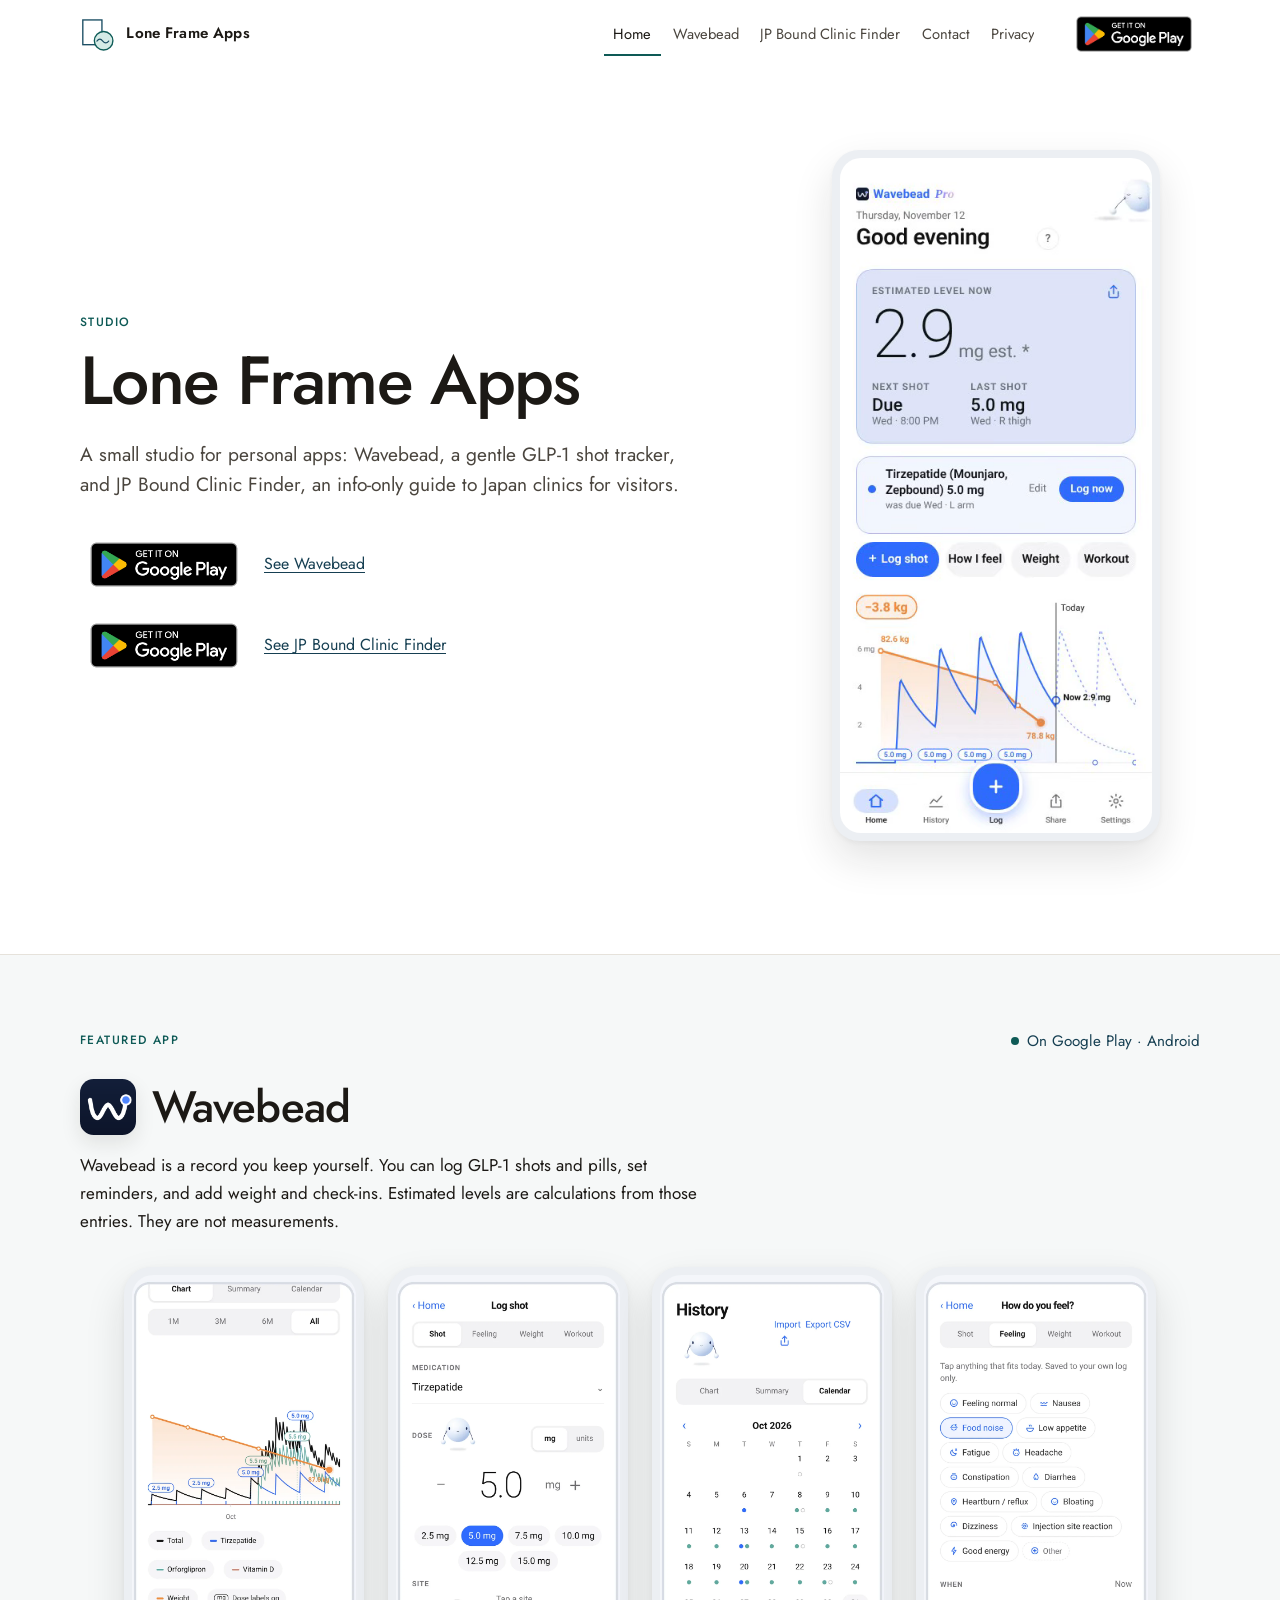
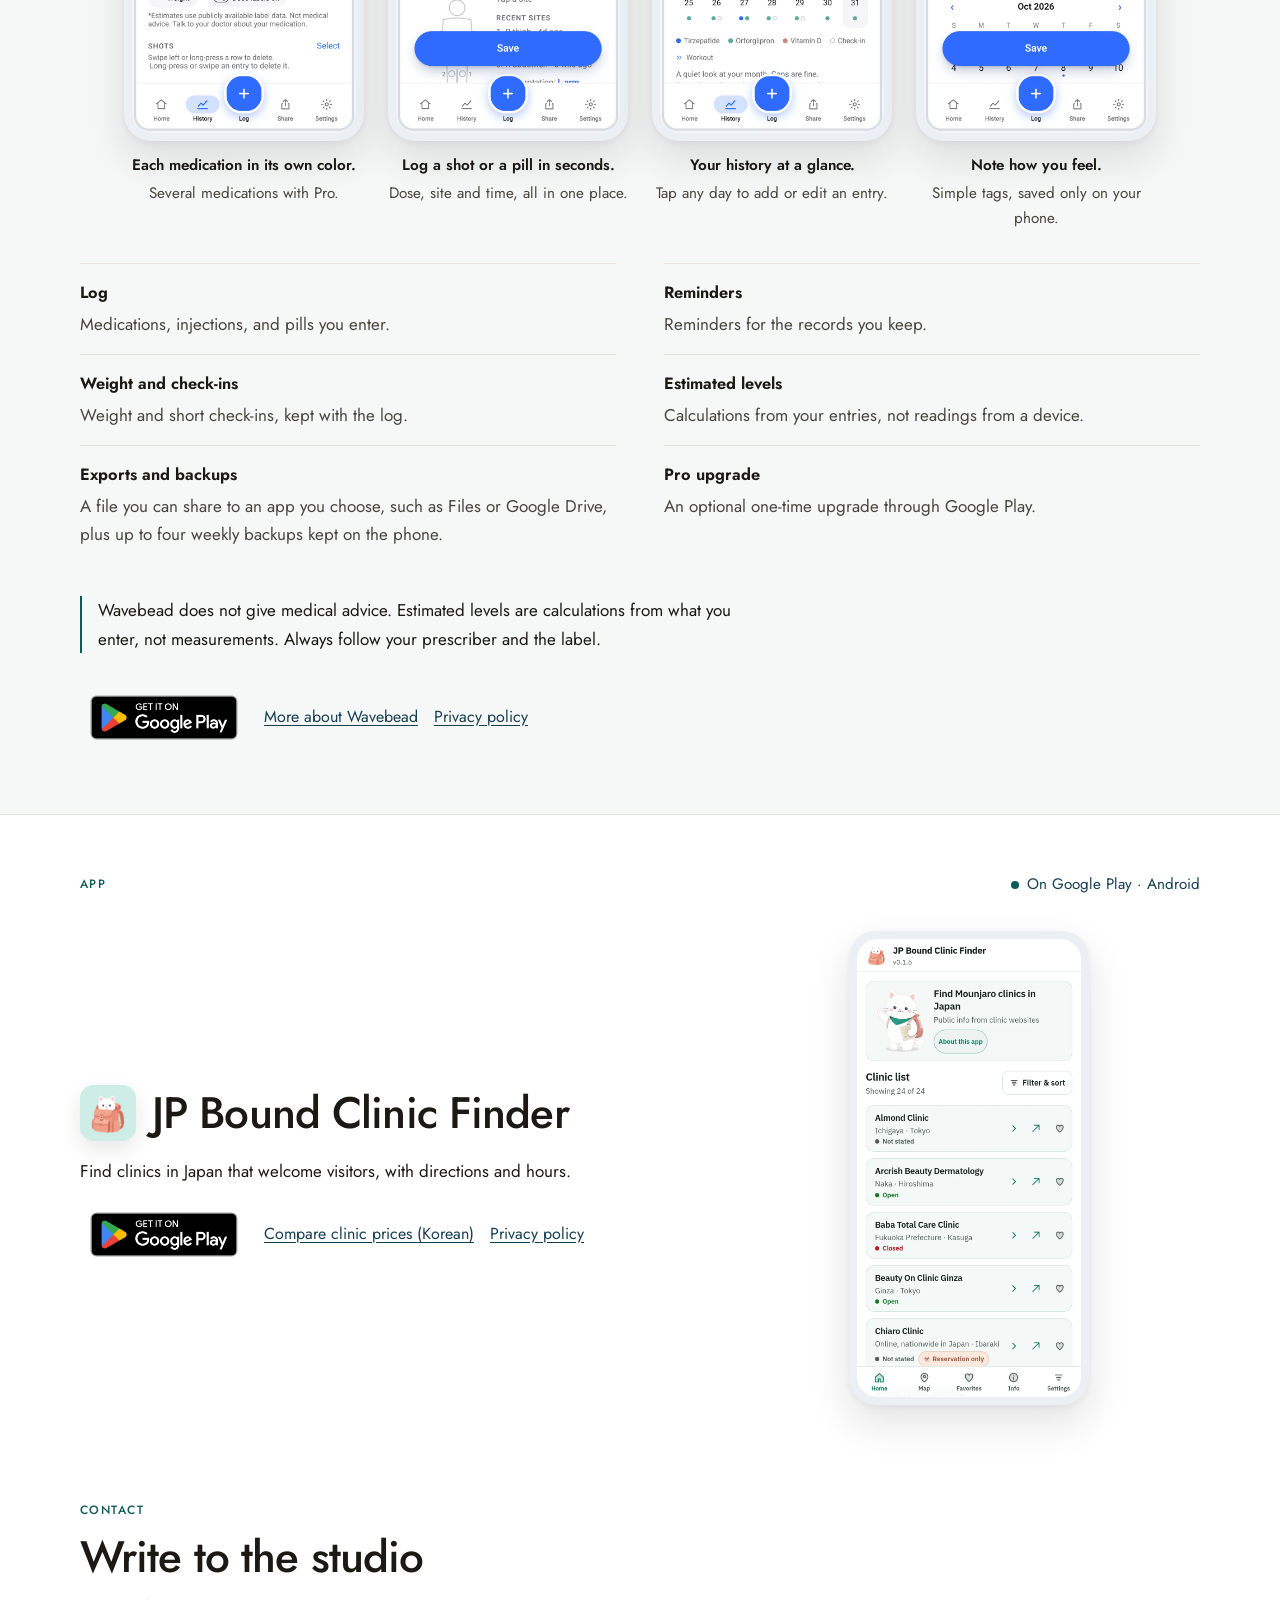
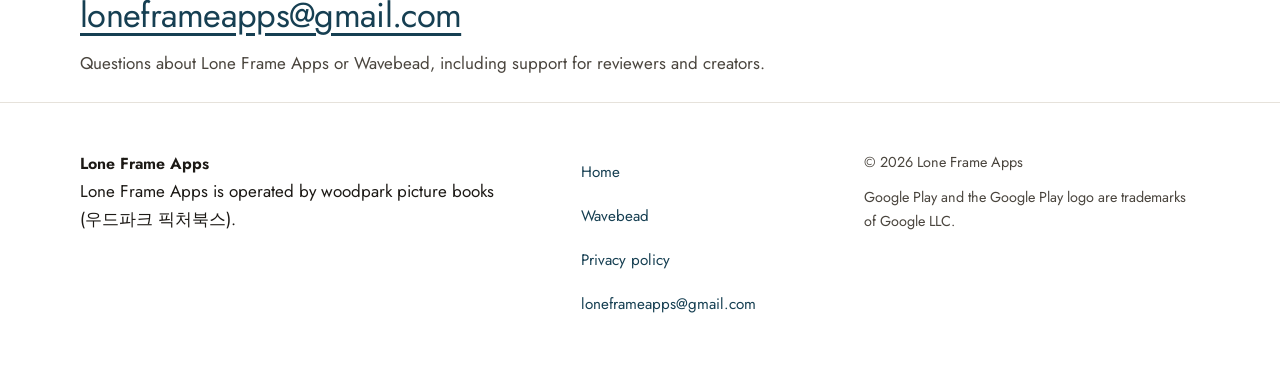
==== commit a174cef8: "Add private visitor counter" ====
--- a/index.html
+++ b/index.html
@@ -10,6 +10,7 @@
   <link rel="preload" href="assets/fonts/jost-variable.woff2" as="font" type="font/woff2" crossorigin>
   <link rel="stylesheet" href="styles/site.css">
   <link rel="stylesheet" href="styles/motion.css">
+<script data-goatcounter="https://loneframeapps.goatcounter.com/count" async src="//gc.zgo.at/count.js"></script>
 </head>
 <body>
   <a class="skip" href="#content">Skip to content</a>
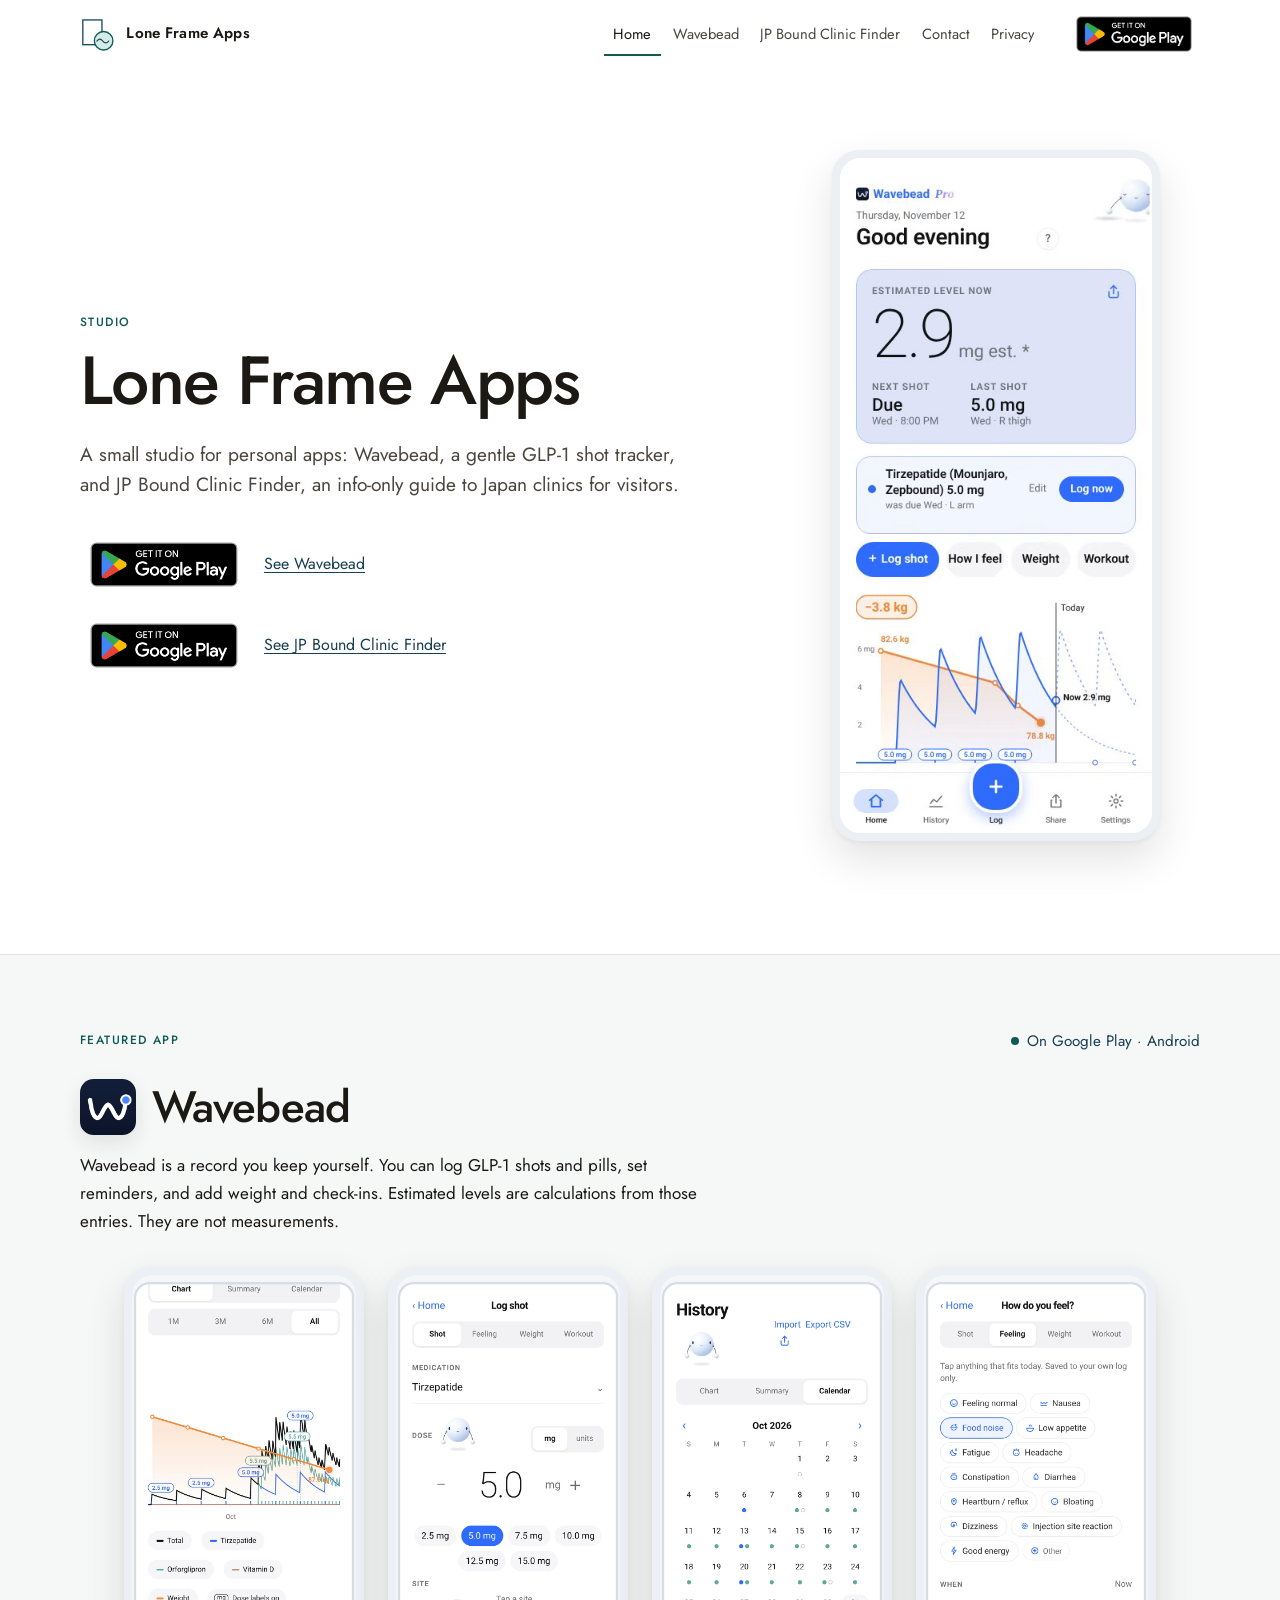
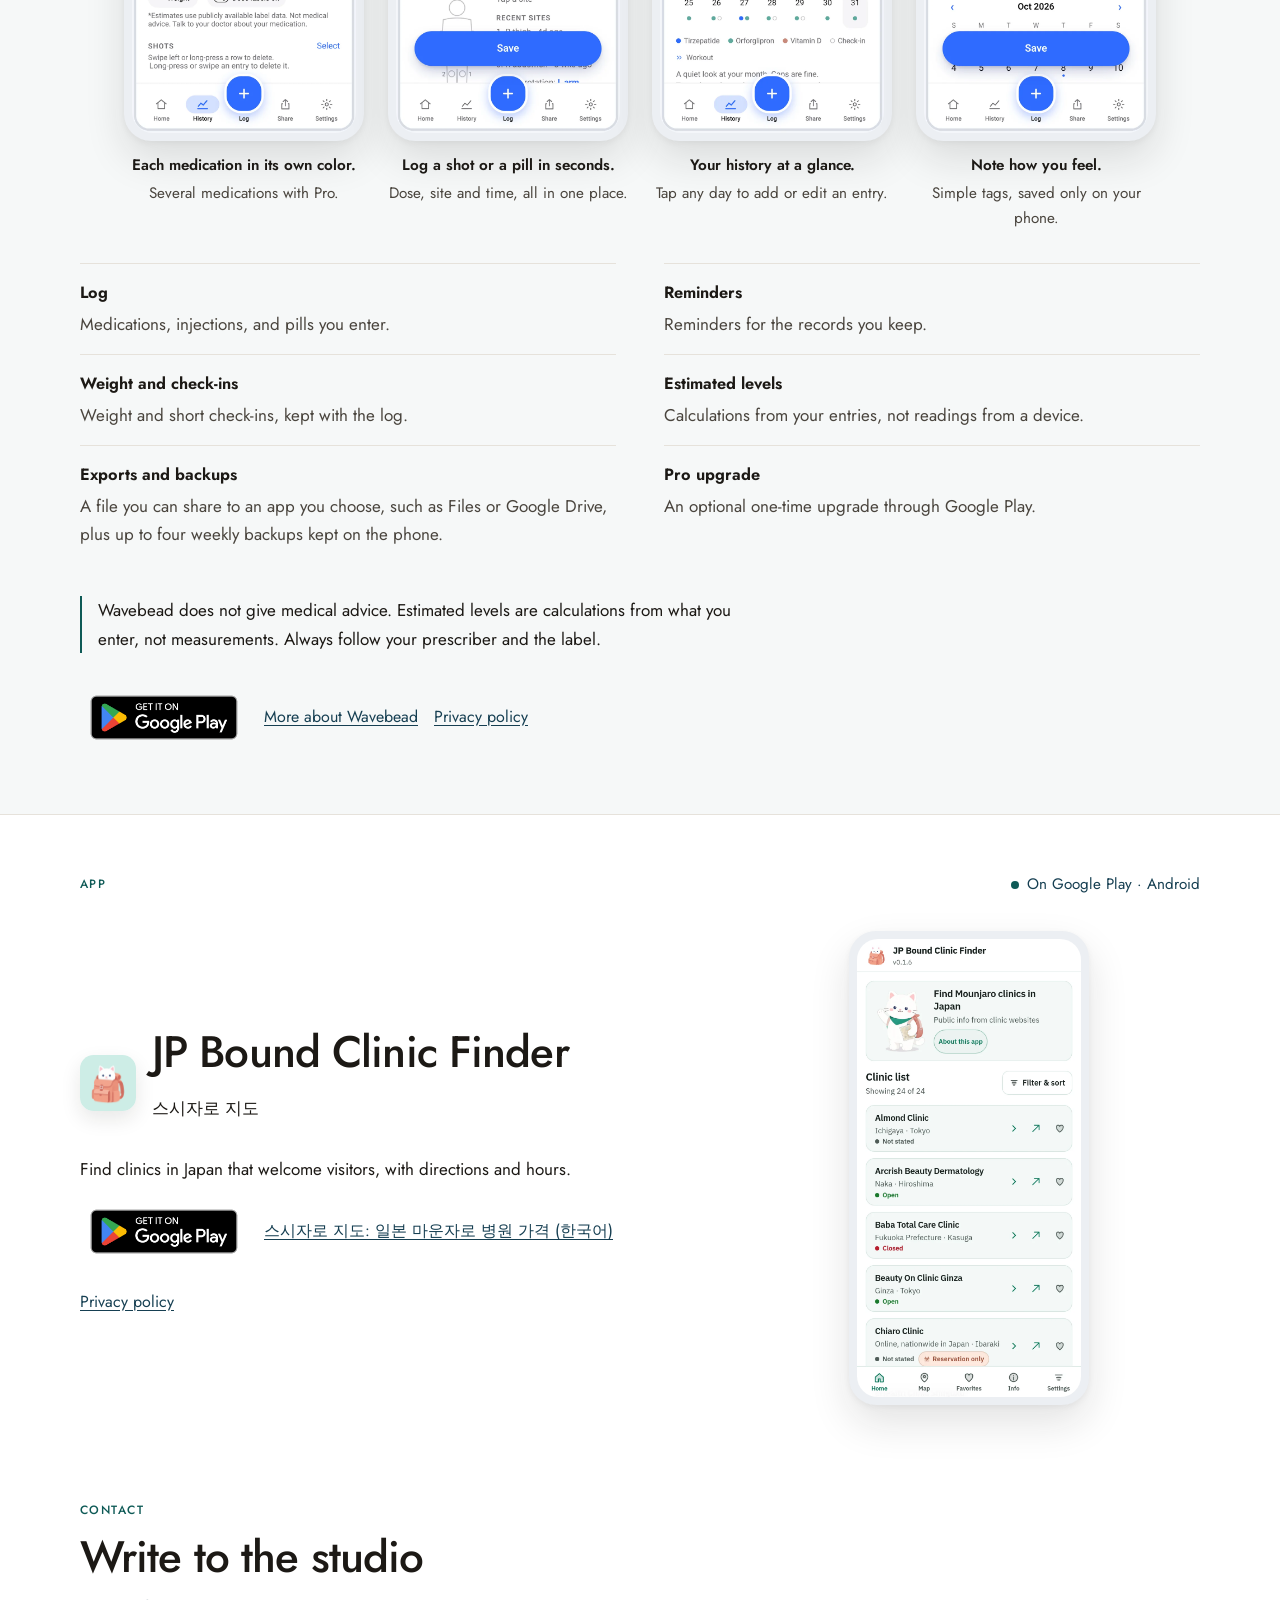
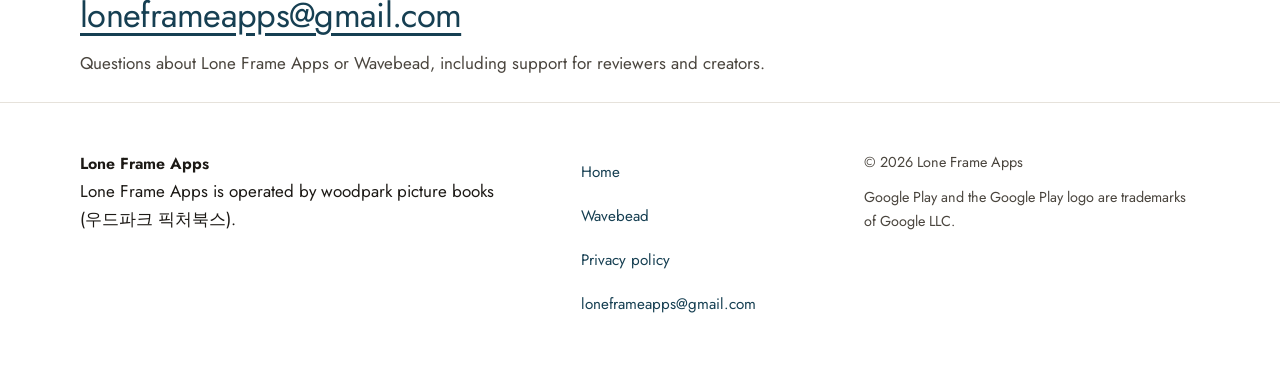
==== commit 9c047391: "Header fix, homepage 0.5.0, new icon, Korean name" ====
--- a/index.html
+++ b/index.html
@@ -153,6 +153,7 @@
             <img src="assets/jpbound-icon.png" width="192" height="192" alt="">
             <div>
               <h2 id="jpbound-title">JP Bound Clinic Finder</h2>
+              <p class="ko-name" lang="ko">스시자로 지도</p>
             </div>
           </div>
           <p class="lede">Find clinics in Japan that welcome visitors, with directions and hours.</p>
@@ -160,7 +161,7 @@
             <a class="play-badge" href="https://play.google.com/store/apps/details?id=com.loneframeapps.jpbound">
               <img src="assets/google-play-badge.png" alt="Get JP Bound Clinic Finder on Google Play" width="168" height="65">
             </a>
-            <a class="text-link" href="japan-mounjaro/" hreflang="ko">Compare clinic prices (Korean)</a>
+            <a class="text-link" href="japan-mounjaro/" hreflang="ko">스시자로 지도: 일본 마운자로 병원 가격 (한국어)</a>
             <a class="text-link" href="jpbound-privacy.html">Privacy policy</a>
           </div>
         </div>
@@ -168,7 +169,7 @@
           <figure class="phone">
             <picture>
               <source srcset="assets/hero/jpbound-home.webp" type="image/webp">
-              <img src="assets/hero/jpbound-home.png" width="824" height="1688" alt="JP Bound Clinic Finder home screen showing a clinic list for Japan, with open and closed hours and shortcuts to the map, favorites, and info." loading="lazy" decoding="async">
+              <img src="assets/hero/jpbound-home.png" width="720" height="1280" alt="JP Bound Clinic Finder 0.5.0 home screen, with a running-cat welcome, sushi shortcuts, and a clinic list for Tokyo." loading="lazy" decoding="async">
             </picture>
           </figure>
         </div>
